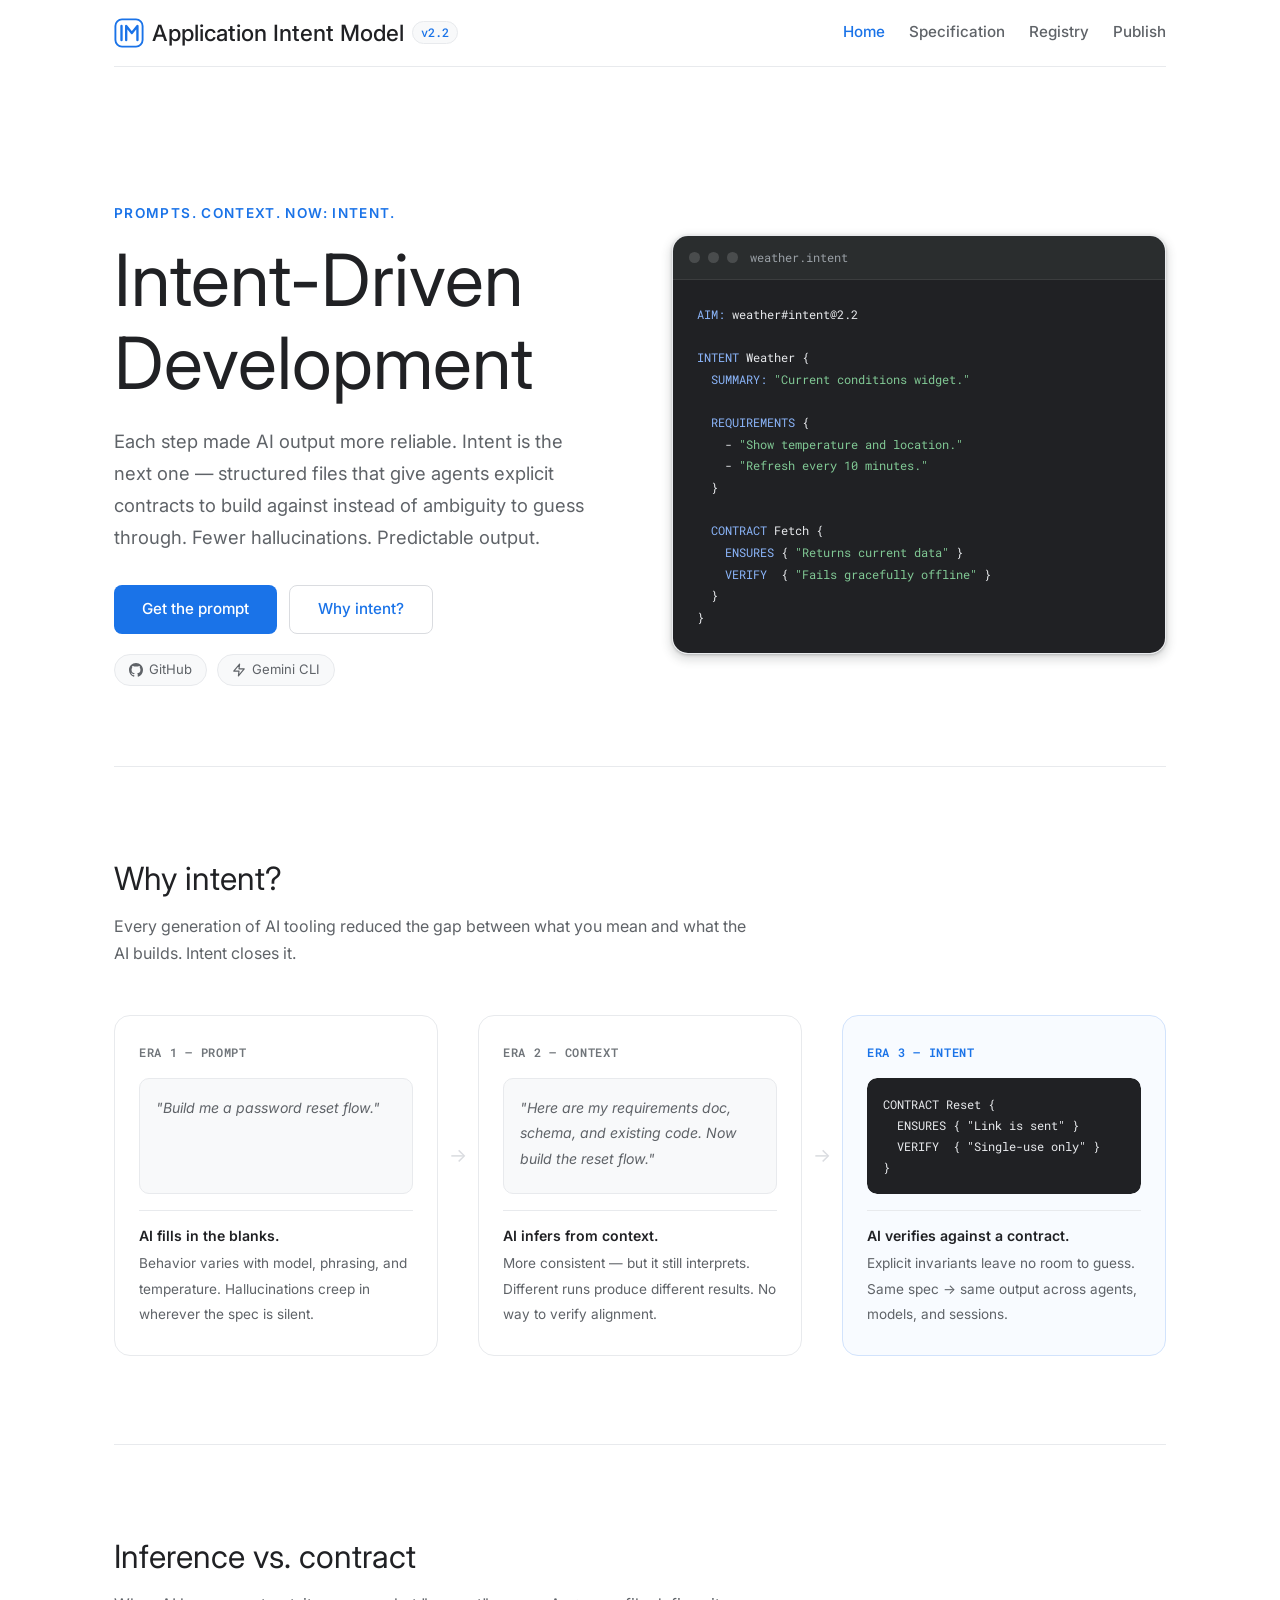
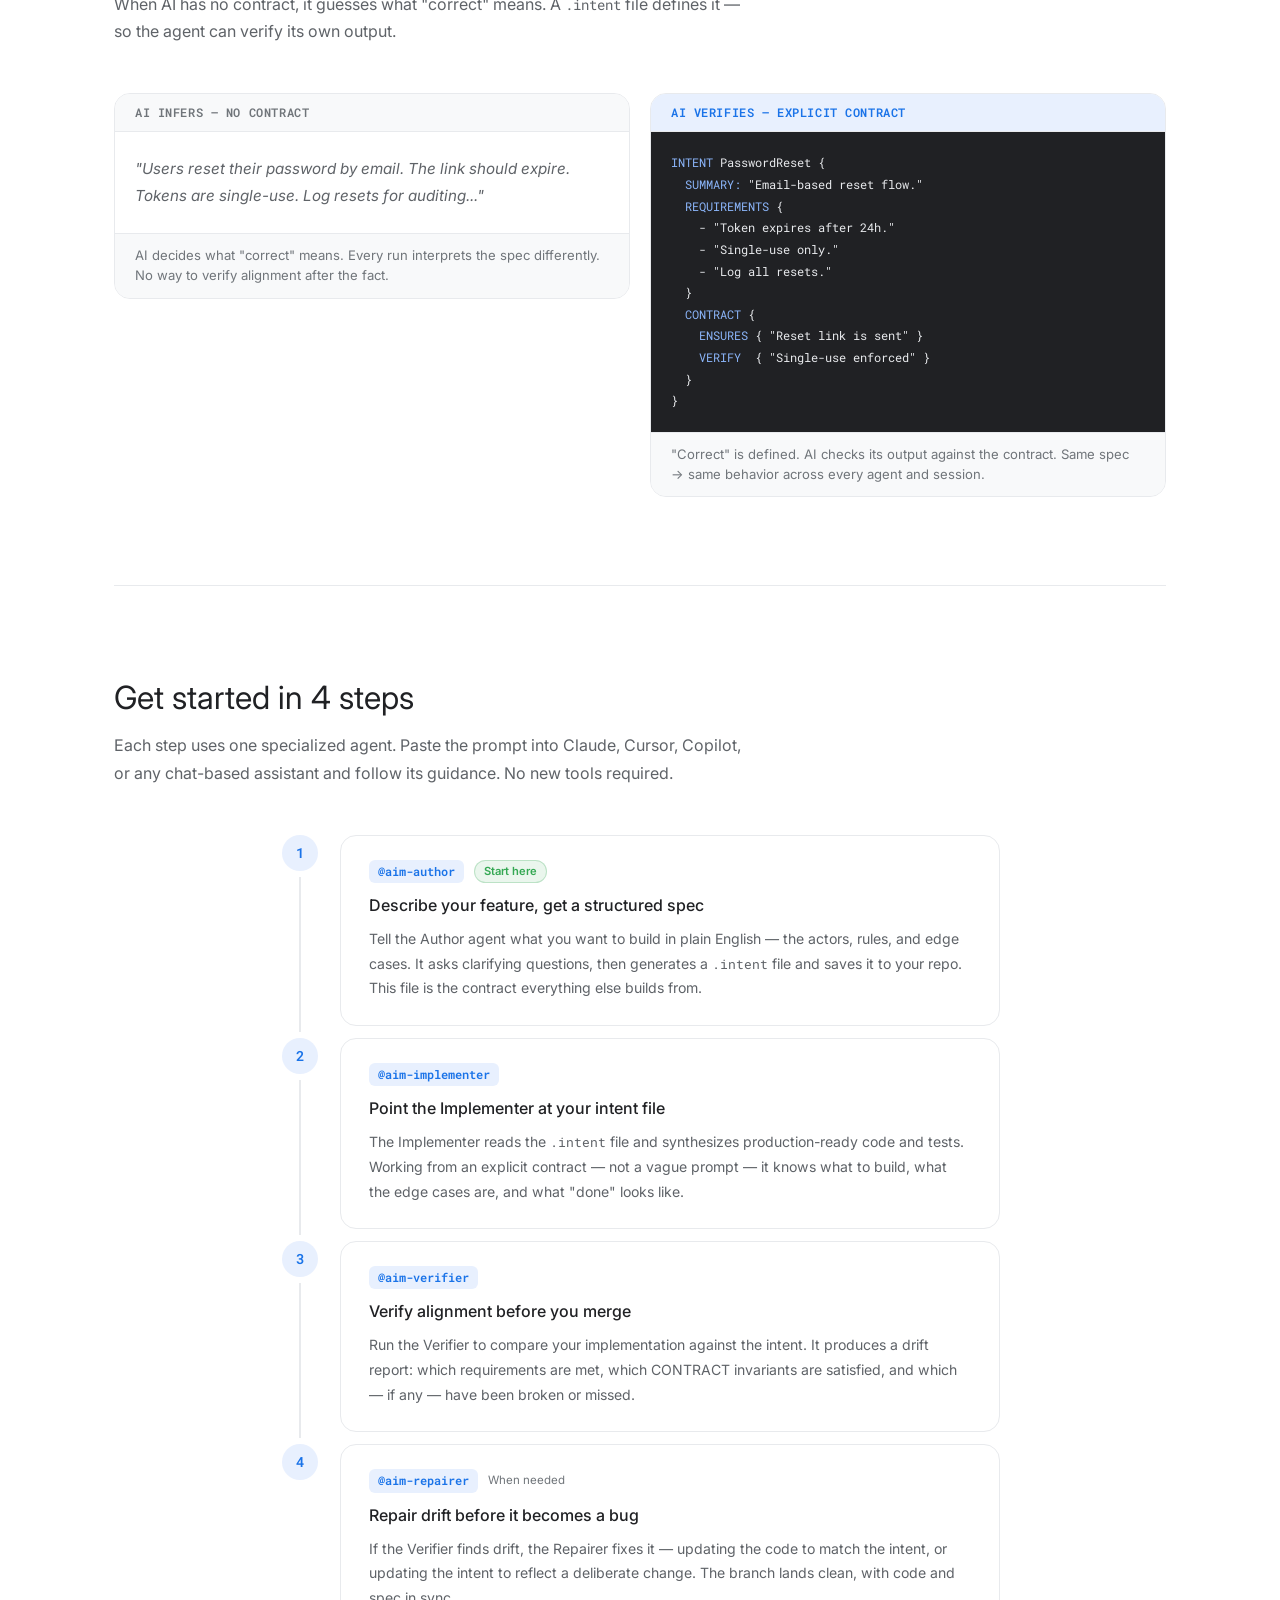
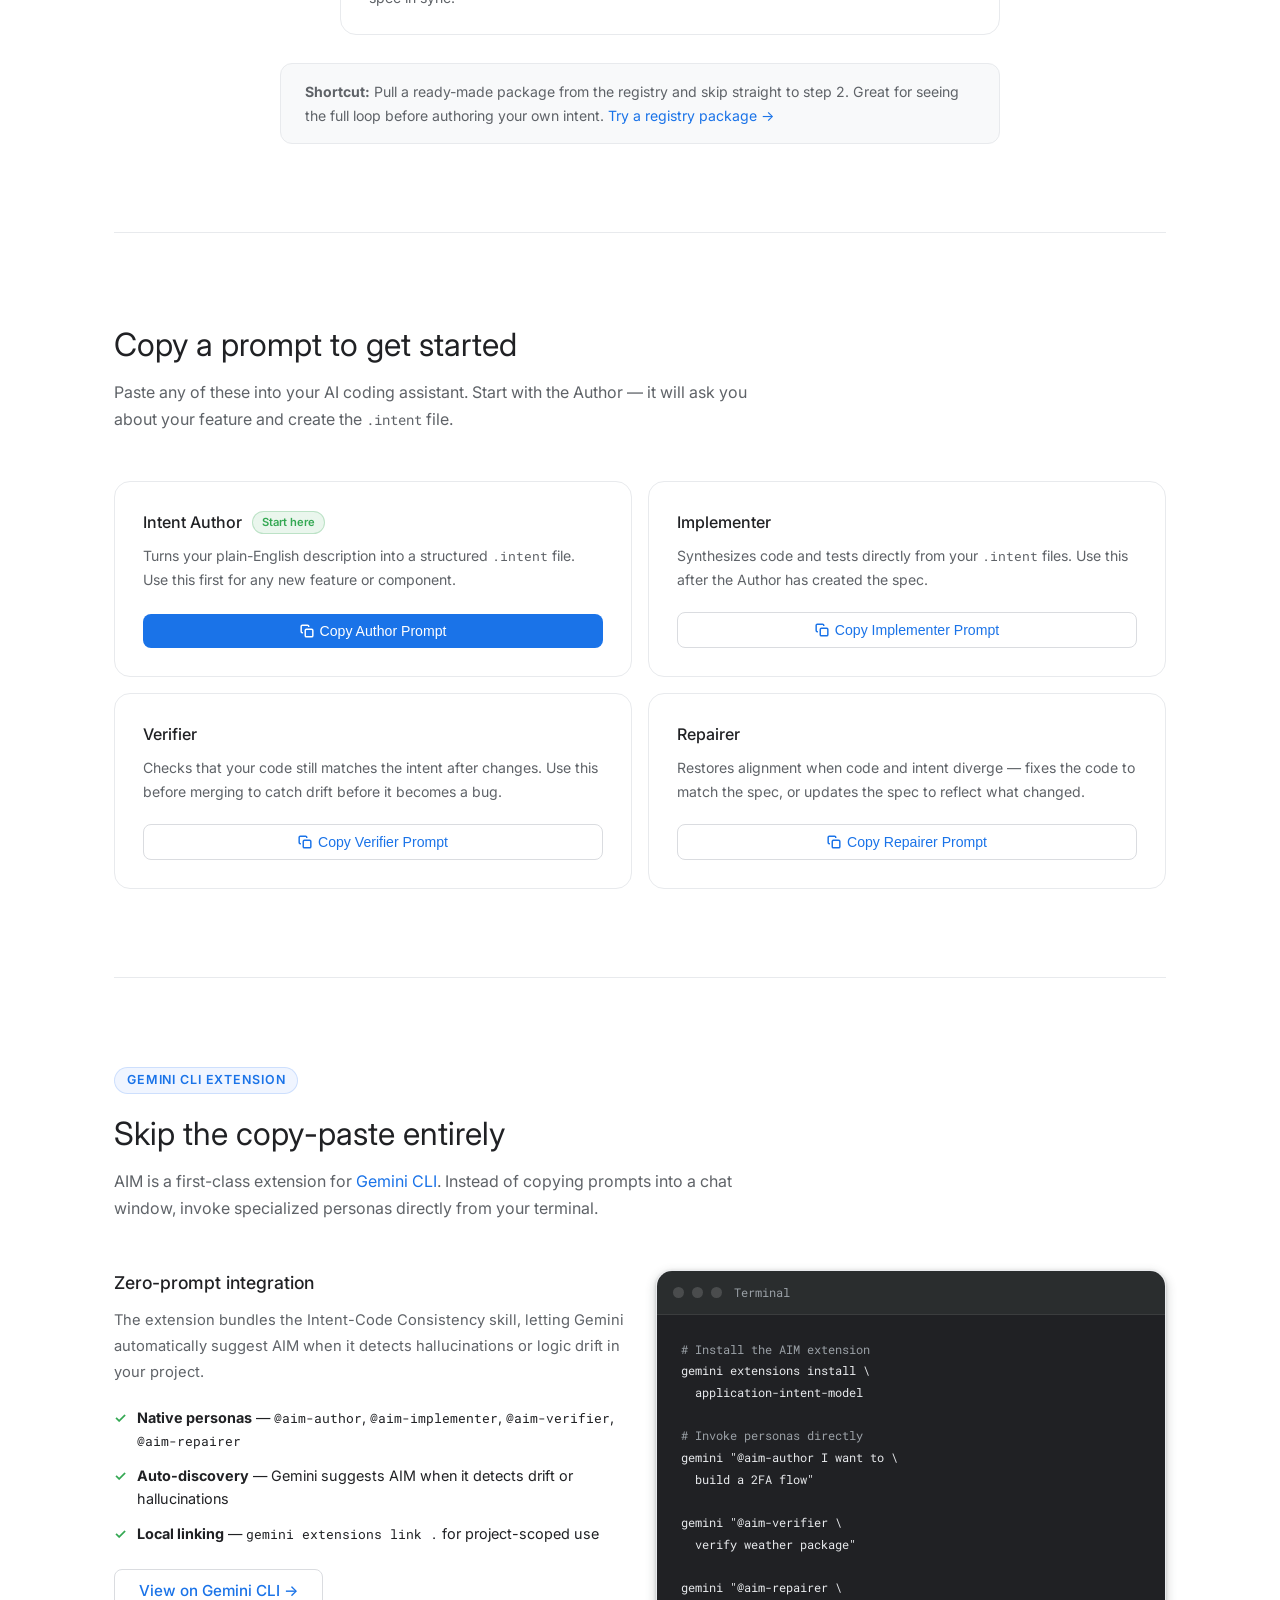
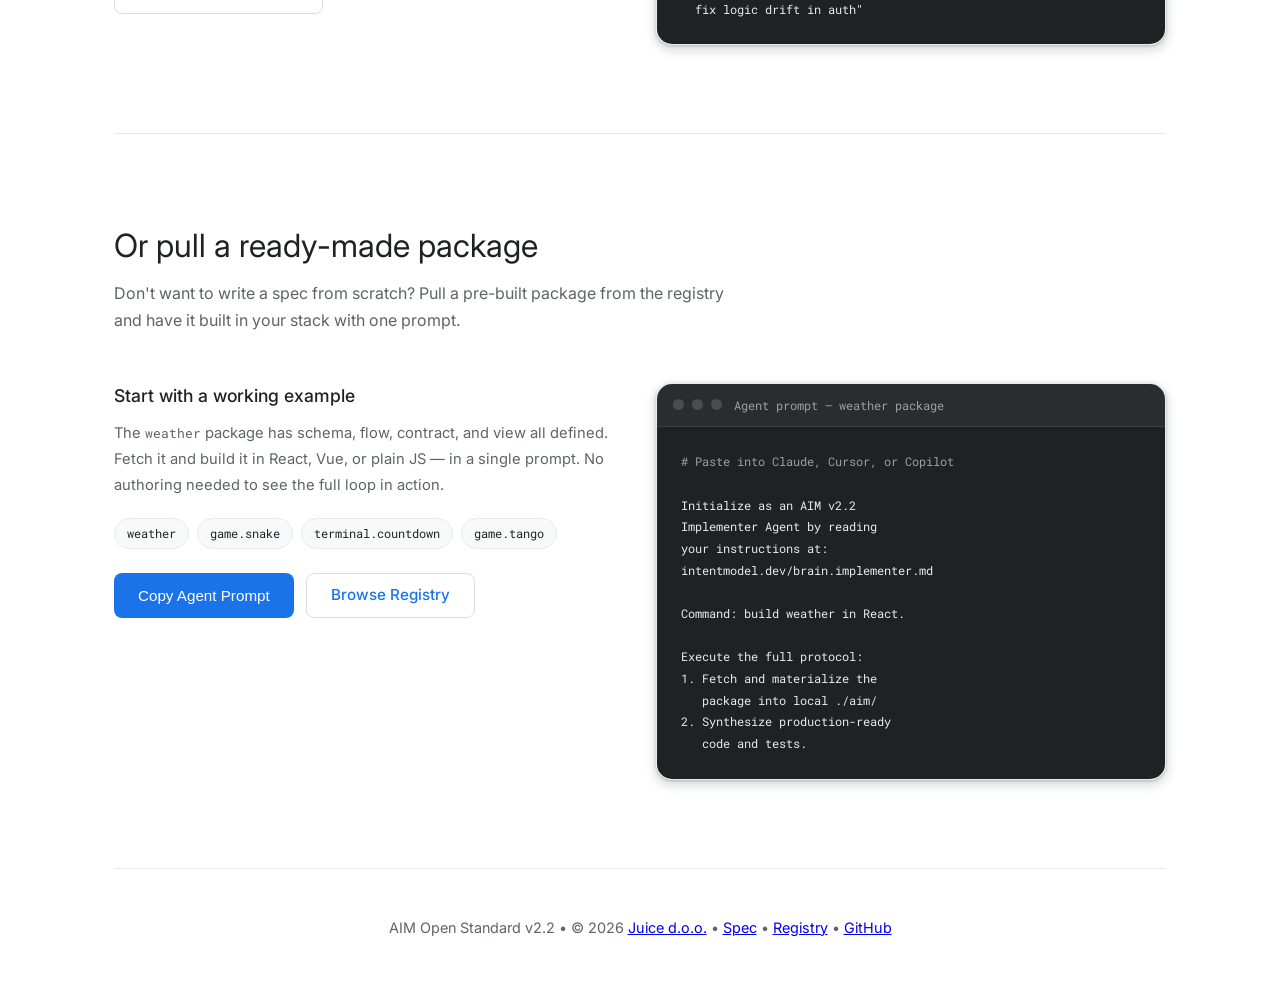
==== site/index.html @ 83341aaa "Re-styling" ====
<!doctype html>
<html lang="en">
  <head>
    <meta charset="utf-8">
    <meta name="viewport" content="width=device-width, initial-scale=1">
    <title>AIM — The Application Intent Model</title>
    <meta name="description" content="AIM is an open standard for intent-driven AI development. Write your feature once as a structured .intent file — every AI agent reads the same source of truth, builds from it, and verifies against it.">
    <meta name="author" content="Juice d.o.o.">
    <link rel="canonical" href="https://intentmodel.dev/">
    <!-- Open Graph -->
    <meta property="og:type" content="website">
    <meta property="og:url" content="https://intentmodel.dev/">
    <meta property="og:title" content="AIM — The Application Intent Model">
    <meta property="og:description" content="Stop re-explaining your features in every chat session. AIM gives AI agents a structured, versioned source of truth they can build from, verify against, and repair over time.">
    <meta property="og:image" content="https://intentmodel.dev/assets/og-image.png">
    <meta property="og:site_name" content="Application Intent Model">
    <!-- Twitter Card -->
    <meta name="twitter:card" content="summary_large_image">
    <meta name="twitter:title" content="AIM — The Application Intent Model">
    <meta name="twitter:description" content="Stop re-explaining your features in every chat session. AIM gives AI agents a structured, versioned source of truth they can build from, verify against, and repair over time.">
    <meta name="twitter:image" content="https://intentmodel.dev/assets/og-image.png">
    <link rel="stylesheet" href="./assets/site.css">
    <script data-collect-dnt="true" async src="https://scripts.simpleanalyticscdn.com/latest.js"></script>
    <style>
      /* ── Shared section layout ── */
      .lp-section {
        padding: 88px 0;
        border-top: 1px solid var(--border-light);
      }

      .lp-heading {
        margin-bottom: 48px;
      }

      .lp-heading h2 {
        font-size: 2rem;
        font-weight: 400;
        margin-bottom: 10px;
      }

      .lp-heading p {
        font-size: 1rem;
        color: var(--text-secondary);
        max-width: 640px;
        margin: 0;
        line-height: 1.7;
      }

      /* ── Code window ── */
      .code-window {
        border: 1px solid var(--border-light);
        border-radius: 16px;
        overflow: hidden;
        box-shadow: var(--shadow-md);
      }

      .code-window-bar {
        display: flex;
        align-items: center;
        gap: 8px;
        padding: 12px 16px;
        background: #2a2d2e;
        border-bottom: 1px solid rgba(255,255,255,0.08);
      }

      .code-dot {
        width: 11px;
        height: 11px;
        border-radius: 50%;
        background: rgba(255,255,255,0.15);
      }

      .code-window-title {
        font-family: var(--font-mono);
        font-size: 0.78rem;
        color: #9aa0a6;
        margin-left: 4px;
      }

      .code-window pre {
        margin: 0;
        border-radius: 0;
        padding: 24px;
        font-size: 0.82rem;
        line-height: 1.65;
        background: #202124;
        color: #e8eaed;
      }

      .code-window pre .k { color: #8ab4f8; }
      .code-window pre .s { color: #81c995; }
      .code-window pre .c { color: #9aa0a6; }

      /* ── Hero ── */
      .lp-hero {
        padding: 88px 0 80px;
        text-align: left;
        align-items: flex-start;
        display: block;
      }

      .hero-split {
        display: grid;
        grid-template-columns: 1fr 1fr;
        gap: 64px;
        align-items: center;
      }

      .hero-text h1 {
        margin-bottom: 20px;
      }

      .hero-text .lead {
        font-size: 1.15rem;
        text-align: left;
        max-width: 480px;
        line-height: 1.75;
        margin-bottom: 0;
      }

      .hero-ctas {
        display: flex;
        gap: 12px;
        margin-top: 32px;
      }

      .hero-ctas .btn {
        padding: 12px 28px;
      }

      .hero-pills {
        display: flex;
        gap: 10px;
        margin-top: 20px;
        flex-wrap: wrap;
      }

      .hero-pill {
        display: inline-flex;
        align-items: center;
        gap: 6px;
        font-size: 0.82rem;
        color: var(--text-secondary);
        text-decoration: none;
        border: 1px solid var(--border-light);
        border-radius: 999px;
        padding: 5px 14px;
        background: var(--bg-secondary);
        transition: border-color 0.15s, color 0.15s, background 0.15s;
      }

      .hero-pill:hover {
        border-color: #24292f;
        color: #24292f;
      }

      .hero-pill--gemini:hover {
        border-color: var(--google-blue);
        color: var(--google-blue);
        background: rgba(66, 133, 244, 0.05);
      }

      /* ── How it works ── */
      .steps-grid {
        display: grid;
        grid-template-columns: repeat(3, 1fr);
        gap: 20px;
      }

      .step-card {
        border: 1px solid var(--border-light);
        border-radius: 16px;
        padding: 32px 28px;
      }

      .step-num {
        width: 34px;
        height: 34px;
        border-radius: 50%;
        background: #e8f0fe;
        color: var(--google-blue);
        font-family: var(--font-mono);
        font-weight: 600;
        font-size: 0.85rem;
        display: flex;
        align-items: center;
        justify-content: center;
        margin-bottom: 18px;
      }

      .step-card h3 {
        font-size: 1.02rem;
        font-weight: 500;
        margin-bottom: 10px;
      }

      .step-card p {
        font-size: 0.9rem;
        color: var(--text-secondary);
        line-height: 1.75;
        margin: 0;
      }

      /* ── The difference ── */
      .compare-grid {
        display: grid;
        grid-template-columns: 1fr 1fr;
        gap: 20px;
        align-items: start;
      }

      .compare-card {
        border: 1px solid var(--border-light);
        border-radius: 16px;
        overflow: hidden;
      }

      .compare-label {
        padding: 10px 20px;
        font-family: var(--font-mono);
        font-size: 0.72rem;
        font-weight: 600;
        letter-spacing: 0.05em;
        text-transform: uppercase;
        border-bottom: 1px solid var(--border-light);
      }

      .compare-before .compare-label {
        background: var(--bg-secondary);
        color: var(--text-muted);
      }

      .compare-after .compare-label {
        background: #e8f0fe;
        color: var(--google-blue);
      }

      .compare-quote {
        padding: 24px 20px;
        font-size: 0.95rem;
        color: var(--text-secondary);
        line-height: 1.75;
        font-style: italic;
        background: white;
      }

      .compare-after pre {
        margin: 0;
        border-radius: 0;
        font-size: 0.82rem;
        padding: 20px;
        line-height: 1.65;
        background: #202124;
        color: #e8eaed;
      }

      .compare-after pre .k { color: #8ab4f8; }

      .compare-note {
        padding: 12px 20px;
        font-size: 0.82rem;
        color: var(--text-muted);
        background: var(--bg-secondary);
        border-top: 1px solid var(--border-light);
        margin: 0;
      }

      /* ── Copy prompts ── */
      .roles-grid {
        display: grid;
        grid-template-columns: 1fr 1fr;
        gap: 16px;
      }

      .role-card {
        border: 1px solid var(--border-light);
        border-radius: 16px;
        padding: 28px;
        display: flex;
        flex-direction: column;
        gap: 0;
      }

      .role-header {
        display: flex;
        align-items: center;
        gap: 10px;
        margin-bottom: 10px;
      }

      .role-name {
        font-size: 1rem;
        font-weight: 500;
        color: var(--text-primary);
      }

      .badge-start {
        font-size: 0.7rem;
        font-weight: 600;
        color: var(--google-green);
        background: rgba(52, 168, 83, 0.1);
        border: 1px solid rgba(52, 168, 83, 0.25);
        border-radius: 999px;
        padding: 2px 9px;
      }

      .role-desc {
        font-size: 0.88rem;
        color: var(--text-secondary);
        line-height: 1.7;
        margin: 0 0 20px;
        flex: 1;
      }

      .role-copy-btn {
        width: 100%;
        padding: 9px 16px;
        font-size: 0.88rem;
        gap: 6px;
      }

      /* ── Registry ── */
      .registry-split {
        display: grid;
        grid-template-columns: 1fr 1fr;
        gap: 32px;
        align-items: start;
      }

      .registry-left h3 {
        font-size: 1.1rem;
        font-weight: 500;
        margin-bottom: 12px;
      }

      .registry-left p {
        font-size: 0.92rem;
        color: var(--text-secondary);
        line-height: 1.75;
        margin-bottom: 20px;
      }

      .pkg-chips {
        display: flex;
        flex-wrap: wrap;
        gap: 8px;
        margin-bottom: 24px;
      }

      .pkg-chip {
        display: inline-flex;
        align-items: center;
        padding: 5px 12px;
        border-radius: 999px;
        border: 1px solid var(--border-light);
        background: var(--bg-secondary);
        font-family: var(--font-mono);
        font-size: 0.78rem;
        color: var(--text-primary);
      }

      .registry-actions {
        display: flex;
        gap: 12px;
        flex-wrap: wrap;
      }

      /* ── Full workflow timeline ── */
      .workflow-timeline {
        max-width: 720px;
        margin: 0 auto 28px;
      }

      .wt-item {
        display: grid;
        grid-template-columns: 40px 1fr;
        gap: 20px;
        align-items: stretch;
      }

      .wt-track {
        display: flex;
        flex-direction: column;
        align-items: center;
      }

      .wt-circle {
        width: 36px;
        height: 36px;
        border-radius: 50%;
        background: #e8f0fe;
        color: var(--google-blue);
        font-family: var(--font-mono);
        font-weight: 600;
        font-size: 0.85rem;
        display: flex;
        align-items: center;
        justify-content: center;
        flex-shrink: 0;
      }

      .wt-line {
        flex: 1;
        width: 2px;
        background: var(--border-light);
        margin: 6px 0;
        min-height: 16px;
      }

      .wt-item:last-child .wt-line { display: none; }

      .wt-card {
        border: 1px solid var(--border-light);
        border-radius: 16px;
        padding: 24px 28px;
        margin-bottom: 12px;
        display: flex;
        flex-direction: column;
        gap: 10px;
      }

      .wt-item:last-child .wt-card { margin-bottom: 0; }

      .wt-card-top {
        display: flex;
        align-items: center;
        gap: 10px;
      }

      .workflow-agent-tag {
        font-family: var(--font-mono);
        font-size: 0.72rem;
        font-weight: 600;
        color: var(--google-blue);
        background: #e8f0fe;
        border-radius: 6px;
        padding: 3px 9px;
      }

      .wt-card h3 {
        font-size: 1rem;
        font-weight: 500;
        color: var(--text-primary);
        margin: 0;
      }

      .wt-card p {
        font-size: 0.88rem;
        color: var(--text-secondary);
        line-height: 1.75;
        margin: 0;
      }

      .workflow-tip {
        max-width: 720px;
        margin: 0 auto;
        padding: 16px 24px;
        background: var(--bg-secondary);
        border: 1px solid var(--border-light);
        border-radius: 12px;
        font-size: 0.88rem;
        line-height: 1.65;
      }

      .workflow-tip p { margin: 0; color: var(--text-secondary); }

      /* ── Gemini CLI badge + list ── */
      .gemini-badge {
        display: inline-block;
        font-size: 0.78rem;
        font-weight: 600;
        text-transform: uppercase;
        letter-spacing: 0.07em;
        color: var(--google-blue);
        background: rgba(66, 133, 244, 0.08);
        border: 1px solid rgba(66, 133, 244, 0.2);
        border-radius: 999px;
        padding: 3px 12px;
        margin-bottom: 16px;
      }

      .gemini-list {
        list-style: none;
        padding: 0;
        margin: 0 0 24px;
        display: flex;
        flex-direction: column;
        gap: 12px;
      }

      .gemini-list li {
        display: flex;
        gap: 10px;
        font-size: 0.9rem;
        line-height: 1.6;
      }

      .gemini-check {
        color: var(--google-green);
        flex-shrink: 0;
        font-weight: 600;
      }

      /* ── Evolution section ── */
      .evolution-grid {
        display: flex;
        align-items: stretch;
        gap: 0;
      }

      .evolution-arrow {
        display: flex;
        align-items: center;
        justify-content: center;
        flex-shrink: 0;
        width: 40px;
        font-size: 1.2rem;
        color: var(--border);
        margin-top: 0;
        align-self: center;
        padding-bottom: 60px;
      }

      .evolution-card {
        flex: 1;
        border: 1px solid var(--border-light);
        border-radius: 16px;
        padding: 28px 24px;
        display: flex;
        flex-direction: column;
        gap: 16px;
      }

      .evolution-card--intent {
        border-color: #d2e3fc;
        background: #f8fbff;
      }

      .evolution-era {
        font-family: var(--font-mono);
        font-size: 0.72rem;
        font-weight: 600;
        text-transform: uppercase;
        letter-spacing: 0.06em;
        color: var(--text-muted);
      }

      .evolution-card--intent .evolution-era {
        color: var(--google-blue);
      }

      .evolution-example {
        flex: 1;
        border-radius: 10px;
        overflow: hidden;
      }

      .evolution-plain {
        background: var(--bg-secondary);
        border: 1px solid var(--border-light);
        padding: 16px;
      }

      .evolution-quote {
        font-size: 0.88rem;
        color: var(--text-secondary);
        font-style: italic;
        line-height: 1.7;
      }

      .evolution-code pre {
        margin: 0;
        border-radius: 10px;
        font-size: 0.8rem;
        padding: 16px;
        line-height: 1.65;
      }

      .evolution-outcome {
        border-top: 1px solid var(--border-light);
        padding-top: 14px;
      }

      .evolution-outcome strong {
        display: block;
        font-size: 0.88rem;
        font-weight: 600;
        color: var(--text-primary);
        margin-bottom: 4px;
      }

      .evolution-outcome span {
        font-size: 0.85rem;
        color: var(--text-secondary);
        line-height: 1.65;
      }

      /* ── Mobile ── */
      @media (max-width: 840px) {
        .lp-section { padding: 60px 0; }
        .lp-hero { padding: 56px 0 48px; }
        .hero-split { grid-template-columns: 1fr; gap: 40px; }
        .hero-text .lead { max-width: 100%; }
        .evolution-grid { flex-direction: column; gap: 16px; }
        .evolution-arrow { width: auto; padding: 0; font-size: 1rem; transform: rotate(90deg); }
        .compare-grid { grid-template-columns: 1fr; }
        .roles-grid { grid-template-columns: 1fr; }
        .registry-split { grid-template-columns: 1fr; }
        .lp-heading h2 { font-size: 1.65rem; }
        .hero-text h1 { font-size: 2.5rem; }
      }
    </style>
  </head>
  <body data-page="home" data-base="./">

    <!-- 1. HERO -->
    <section class="hero lp-hero">
      <div class="hero-split">
        <div class="hero-text">
          <p class="label">Prompts. Context. Now: intent.</p>
          <h1>Intent-Driven Development</h1>
          <p class="lead">Each step made AI output more reliable. Intent is the next one — structured files that give agents explicit contracts to build against instead of ambiguity to guess through. Fewer hallucinations. Predictable output.</p>
          <div class="hero-ctas">
            <a class="btn primary" href="#start">Get the prompt</a>
            <a class="btn" href="#evolution">Why intent?</a>
          </div>
          <div class="hero-pills">
            <a href="https://github.com/juicejs/application-intent-model" target="_blank" rel="noopener" class="hero-pill">
              <svg width="14" height="14" viewBox="0 0 24 24" fill="currentColor"><path d="M12 0C5.37 0 0 5.37 0 12c0 5.3 3.438 9.8 8.205 11.385.6.113.82-.258.82-.577 0-.285-.01-1.04-.015-2.04-3.338.724-4.042-1.61-4.042-1.61-.546-1.385-1.335-1.755-1.335-1.755-1.087-.744.084-.729.084-.729 1.205.084 1.838 1.236 1.838 1.236 1.07 1.835 2.809 1.305 3.495.998.108-.776.417-1.305.76-1.605-2.665-.3-5.466-1.332-5.466-5.93 0-1.31.465-2.38 1.235-3.22-.135-.303-.54-1.523.105-3.176 0 0 1.005-.322 3.3 1.23.96-.267 1.98-.399 3-.405 1.02.006 2.04.138 3 .405 2.28-1.552 3.285-1.23 3.285-1.23.645 1.653.24 2.873.12 3.176.765.84 1.23 1.91 1.23 3.22 0 4.61-2.805 5.625-5.475 5.92.42.36.81 1.096.81 2.22 0 1.606-.015 2.896-.015 3.286 0 .315.21.69.825.57C20.565 21.795 24 17.295 24 12c0-6.63-5.37-12-12-12z"/></svg>
              GitHub
            </a>
            <a href="https://geminicli.com/extensions/application-intent-model" target="_blank" rel="noopener" class="hero-pill hero-pill--gemini">
              <svg width="14" height="14" viewBox="0 0 24 24" fill="none" stroke="currentColor" stroke-width="2" stroke-linecap="round" stroke-linejoin="round"><polygon points="13 2 3 14 12 14 11 22 21 10 12 10 13 2"></polygon></svg>
              Gemini CLI
            </a>
          </div>
        </div>
        <div class="hero-visual">
          <div class="code-window">
            <div class="code-window-bar">
              <span class="code-dot"></span>
              <span class="code-dot"></span>
              <span class="code-dot"></span>
              <span class="code-window-title">weather.intent</span>
            </div>
            <pre><code><span class="k">AIM:</span> weather#intent@2.2

<span class="k">INTENT</span> Weather {
  <span class="k">SUMMARY:</span> <span class="s">"Current conditions widget."</span>

  <span class="k">REQUIREMENTS</span> {
    - <span class="s">"Show temperature and location."</span>
    - <span class="s">"Refresh every 10 minutes."</span>
  }

  <span class="k">CONTRACT</span> Fetch {
    <span class="k">ENSURES</span> { <span class="s">"Returns current data"</span> }
    <span class="k">VERIFY</span>  { <span class="s">"Fails gracefully offline"</span> }
  }
}</code></pre>
          </div>
        </div>
      </div>
    </section>

    <!-- 2. THE EVOLUTION -->
    <section id="evolution" class="lp-section">
      <div class="lp-heading">
        <h2>Why intent?</h2>
        <p>Every generation of AI tooling reduced the gap between what you mean and what the AI builds. Intent closes it.</p>
      </div>
      <div class="evolution-grid">
        <div class="evolution-card">
          <div class="evolution-era">Era 1 — Prompt</div>
          <div class="evolution-example evolution-plain">
            <span class="evolution-quote">"Build me a password reset flow."</span>
          </div>
          <div class="evolution-outcome">
            <strong>AI fills in the blanks.</strong>
            <span>Behavior varies with model, phrasing, and temperature. Hallucinations creep in wherever the spec is silent.</span>
          </div>
        </div>

        <div class="evolution-arrow">→</div>

        <div class="evolution-card">
          <div class="evolution-era">Era 2 — Context</div>
          <div class="evolution-example evolution-plain">
            <span class="evolution-quote">"Here are my requirements doc, schema, and existing code. Now build the reset flow."</span>
          </div>
          <div class="evolution-outcome">
            <strong>AI infers from context.</strong>
            <span>More consistent — but it still interprets. Different runs produce different results. No way to verify alignment.</span>
          </div>
        </div>

        <div class="evolution-arrow">→</div>

        <div class="evolution-card evolution-card--intent">
          <div class="evolution-era">Era 3 — Intent</div>
          <div class="evolution-example evolution-code">
            <pre><code><span class="k">CONTRACT</span> Reset {
  <span class="k">ENSURES</span> { <span class="s">"Link is sent"</span> }
  <span class="k">VERIFY</span>  { <span class="s">"Single-use only"</span> }
}</code></pre>
          </div>
          <div class="evolution-outcome">
            <strong>AI verifies against a contract.</strong>
            <span>Explicit invariants leave no room to guess. Same spec → same output across agents, models, and sessions.</span>
          </div>
        </div>
      </div>
    </section>

    <!-- 3. INFERENCE VS CONTRACT -->
    <section id="example" class="lp-section">
      <div class="lp-heading">
        <h2>Inference vs. contract</h2>
        <p>When AI has no contract, it guesses what "correct" means. A <code>.intent</code> file defines it — so the agent can verify its own output.</p>
      </div>
      <div class="compare-grid">
        <div class="compare-card compare-before">
          <div class="compare-label">AI infers — no contract</div>
          <div class="compare-quote">"Users reset their password by email. The link should expire. Tokens are single-use. Log resets for auditing..."</div>
          <p class="compare-note">AI decides what "correct" means. Every run interprets the spec differently. No way to verify alignment after the fact.</p>
        </div>
        <div class="compare-card compare-after">
          <div class="compare-label">AI verifies — explicit contract</div>
          <pre><code><span class="k">INTENT</span> PasswordReset {
  <span class="k">SUMMARY:</span> <span class="s">"Email-based reset flow."</span>
  <span class="k">REQUIREMENTS</span> {
    - <span class="s">"Token expires after 24h."</span>
    - <span class="s">"Single-use only."</span>
    - <span class="s">"Log all resets."</span>
  }
  <span class="k">CONTRACT</span> {
    <span class="k">ENSURES</span> { <span class="s">"Reset link is sent"</span> }
    <span class="k">VERIFY</span>  { <span class="s">"Single-use enforced"</span> }
  }
}</code></pre>
          <p class="compare-note">"Correct" is defined. AI checks its output against the contract. Same spec → same behavior across every agent and session.</p>
        </div>
      </div>
    </section>

    <!-- 4. FULL WORKFLOW -->
    <section id="getting-started" class="lp-section">
      <div class="lp-heading">
        <h2>Get started in 4 steps</h2>
        <p>Each step uses one specialized agent. Paste the prompt into Claude, Cursor, Copilot, or any chat-based assistant and follow its guidance. No new tools required.</p>
      </div>

      <div class="workflow-timeline">
        <div class="wt-item">
          <div class="wt-track">
            <div class="wt-circle">1</div>
            <div class="wt-line"></div>
          </div>
          <div class="wt-card">
            <div class="wt-card-top">
              <span class="workflow-agent-tag">@aim-author</span>
              <span class="badge-start">Start here</span>
            </div>
            <h3>Describe your feature, get a structured spec</h3>
            <p>Tell the Author agent what you want to build in plain English — the actors, rules, and edge cases. It asks clarifying questions, then generates a <code>.intent</code> file and saves it to your repo. This file is the contract everything else builds from.</p>
          </div>
        </div>

        <div class="wt-item">
          <div class="wt-track">
            <div class="wt-circle">2</div>
            <div class="wt-line"></div>
          </div>
          <div class="wt-card">
            <div class="wt-card-top">
              <span class="workflow-agent-tag">@aim-implementer</span>
            </div>
            <h3>Point the Implementer at your intent file</h3>
            <p>The Implementer reads the <code>.intent</code> file and synthesizes production-ready code and tests. Working from an explicit contract — not a vague prompt — it knows what to build, what the edge cases are, and what "done" looks like.</p>
          </div>
        </div>

        <div class="wt-item">
          <div class="wt-track">
            <div class="wt-circle">3</div>
            <div class="wt-line"></div>
          </div>
          <div class="wt-card">
            <div class="wt-card-top">
              <span class="workflow-agent-tag">@aim-verifier</span>
            </div>
            <h3>Verify alignment before you merge</h3>
            <p>Run the Verifier to compare your implementation against the intent. It produces a drift report: which requirements are met, which CONTRACT invariants are satisfied, and which — if any — have been broken or missed.</p>
          </div>
        </div>

        <div class="wt-item">
          <div class="wt-track">
            <div class="wt-circle">4</div>
            <div class="wt-line"></div>
          </div>
          <div class="wt-card">
            <div class="wt-card-top">
              <span class="workflow-agent-tag">@aim-repairer</span>
              <span style="font-size: 0.72rem; color: var(--text-muted);">When needed</span>
            </div>
            <h3>Repair drift before it becomes a bug</h3>
            <p>If the Verifier finds drift, the Repairer fixes it — updating the code to match the intent, or updating the intent to reflect a deliberate change. The branch lands clean, with code and spec in sync.</p>
          </div>
        </div>
      </div>

      <div class="workflow-tip">
        <p><strong>Shortcut:</strong> Pull a ready-made package from the registry and skip straight to step 2. Great for seeing the full loop before authoring your own intent. <a href="#registry" style="color: var(--google-blue); text-decoration: none;">Try a registry package →</a></p>
      </div>
    </section>

    <!-- 6. COPY THE PROMPTS -->
    <section id="start" class="lp-section">
      <div class="lp-heading">
        <h2>Copy a prompt to get started</h2>
        <p>Paste any of these into your AI coding assistant. Start with the Author — it will ask you about your feature and create the <code>.intent</code> file.</p>
      </div>

      <div class="roles-grid">
        <div class="role-card">
          <div class="role-header">
            <span class="role-name">Intent Author</span>
            <span class="badge-start">Start here</span>
          </div>
          <p class="role-desc">Turns your plain-English description into a structured <code>.intent</code> file. Use this first for any new feature or component.</p>
          <div style="display:none;" id="role-prompt-author">Initialize as an AIM v2.2 Agent in the Intent Author role by reading your instructions at https://intentmodel.dev/brain.author.md. Read any existing .intent files for [Component Name]. Once ready, confirm you have successfully parsed the v2.2 specification and summarized the existing intent context (or noted its absence). Do not draft new intent yet.</div>
          <button class="btn primary role-copy-btn" onclick="copyPrompt(document.getElementById('role-prompt-author').innerText, this)">
            <svg width="14" height="14" viewBox="0 0 24 24" fill="none" stroke="currentColor" stroke-width="2.5"><rect x="9" y="9" width="13" height="13" rx="2" ry="2"></rect><path d="M5 15H4a2 2 0 0 1-2-2V4a2 2 0 0 1 2-2h9a2 2 0 0 1 2 2v1"></path></svg>
            Copy Author Prompt
          </button>
        </div>

        <div class="role-card">
          <div class="role-header">
            <span class="role-name">Implementer</span>
          </div>
          <p class="role-desc">Synthesizes code and tests directly from your <code>.intent</code> files. Use this after the Author has created the spec.</p>
          <div style="display:none;" id="role-prompt-implementer">Initialize as an AIM v2.2 Agent in the Implementer role by reading your instructions at https://intentmodel.dev/brain.implementer.md. Read the local intent in ./aim/[Component Name]. Once ready, confirm you have successfully parsed the v2.2 specification and summarized the requirements you are prepared to build. Do not build yet.</div>
          <button class="btn role-copy-btn" onclick="copyPrompt(document.getElementById('role-prompt-implementer').innerText, this)">
            <svg width="14" height="14" viewBox="0 0 24 24" fill="none" stroke="currentColor" stroke-width="2.5"><rect x="9" y="9" width="13" height="13" rx="2" ry="2"></rect><path d="M5 15H4a2 2 0 0 1-2-2V4a2 2 0 0 1 2-2h9a2 2 0 0 1 2 2v1"></path></svg>
            Copy Implementer Prompt
          </button>
        </div>

        <div class="role-card">
          <div class="role-header">
            <span class="role-name">Verifier</span>
          </div>
          <p class="role-desc">Checks that your code still matches the intent after changes. Use this before merging to catch drift before it becomes a bug.</p>
          <div style="display:none;" id="role-prompt-verifier">Initialize as an AIM v2.2 Agent in the Verifier role by reading your instructions at https://intentmodel.dev/brain.verifier.md. Map the intent in ./aim/ to the current implementation. Once ready, confirm you have successfully parsed the v2.2 specification and mapped the relationship between intent and implementation. Do not produce a drift report yet.</div>
          <button class="btn role-copy-btn" onclick="copyPrompt(document.getElementById('role-prompt-verifier').innerText, this)">
            <svg width="14" height="14" viewBox="0 0 24 24" fill="none" stroke="currentColor" stroke-width="2.5"><rect x="9" y="9" width="13" height="13" rx="2" ry="2"></rect><path d="M5 15H4a2 2 0 0 1-2-2V4a2 2 0 0 1 2-2h9a2 2 0 0 1 2 2v1"></path></svg>
            Copy Verifier Prompt
          </button>
        </div>

        <div class="role-card">
          <div class="role-header">
            <span class="role-name">Repairer</span>
          </div>
          <p class="role-desc">Restores alignment when code and intent diverge — fixes the code to match the spec, or updates the spec to reflect what changed.</p>
          <div style="display:none;" id="role-prompt-repairer">Initialize as an AIM v2.2 Agent in the Repairer role by reading your instructions at https://intentmodel.dev/brain.repairer.md. Read the intent and code for [Component Name]. Once ready, confirm you have successfully parsed the v2.2 specification and identified the drift context you are prepared to repair. Do not apply fixes yet.</div>
          <button class="btn role-copy-btn" onclick="copyPrompt(document.getElementById('role-prompt-repairer').innerText, this)">
            <svg width="14" height="14" viewBox="0 0 24 24" fill="none" stroke="currentColor" stroke-width="2.5"><rect x="9" y="9" width="13" height="13" rx="2" ry="2"></rect><path d="M5 15H4a2 2 0 0 1-2-2V4a2 2 0 0 1 2-2h9a2 2 0 0 1 2 2v1"></path></svg>
            Copy Repairer Prompt
          </button>
        </div>
      </div>
    </section>

    <!-- 7. GEMINI CLI -->
    <section id="gemini-cli" class="lp-section">
      <div class="lp-heading">
        <span class="gemini-badge">Gemini CLI Extension</span>
        <h2>Skip the copy-paste entirely</h2>
        <p>AIM is a first-class extension for <a href="https://geminicli.com" target="_blank" style="color: var(--google-blue); text-decoration: none;">Gemini CLI</a>. Instead of copying prompts into a chat window, invoke specialized personas directly from your terminal.</p>
      </div>

      <div class="registry-split">
        <div class="registry-left">
          <h3>Zero-prompt integration</h3>
          <p>The extension bundles the Intent-Code Consistency skill, letting Gemini automatically suggest AIM when it detects hallucinations or logic drift in your project.</p>
          <ul class="gemini-list">
            <li>
              <span class="gemini-check">✓</span>
              <span><strong>Native personas</strong> — <code>@aim-author</code>, <code>@aim-implementer</code>, <code>@aim-verifier</code>, <code>@aim-repairer</code></span>
            </li>
            <li>
              <span class="gemini-check">✓</span>
              <span><strong>Auto-discovery</strong> — Gemini suggests AIM when it detects drift or hallucinations</span>
            </li>
            <li>
              <span class="gemini-check">✓</span>
              <span><strong>Local linking</strong> — <code>gemini extensions link .</code> for project-scoped use</span>
            </li>
          </ul>
          <a class="btn" href="https://geminicli.com/extensions/application-intent-model" target="_blank" rel="noopener">View on Gemini CLI →</a>
        </div>

        <div class="registry-right">
          <div class="code-window">
            <div class="code-window-bar">
              <span class="code-dot"></span>
              <span class="code-dot"></span>
              <span class="code-dot"></span>
              <span class="code-window-title">Terminal</span>
            </div>
            <pre><code><span class="c"># Install the AIM extension</span>
gemini extensions install \
  application-intent-model

<span class="c"># Invoke personas directly</span>
gemini "@aim-author I want to \
  build a 2FA flow"

gemini "@aim-verifier \
  verify weather package"

gemini "@aim-repairer \
  fix logic drift in auth"</code></pre>
          </div>
        </div>
      </div>
    </section>

    <!-- 8. REGISTRY -->
    <section id="registry" class="lp-section">
      <div class="lp-heading">
        <h2>Or pull a ready-made package</h2>
        <p>Don't want to write a spec from scratch? Pull a pre-built package from the registry and have it built in your stack with one prompt.</p>
      </div>

      <div class="registry-split">
        <div class="registry-left">
          <h3>Start with a working example</h3>
          <p>The <code>weather</code> package has schema, flow, contract, and view all defined. Fetch it and build it in React, Vue, or plain JS — in a single prompt. No authoring needed to see the full loop in action.</p>
          <div class="pkg-chips">
            <span class="pkg-chip">weather</span>
            <span class="pkg-chip">game.snake</span>
            <span class="pkg-chip">terminal.countdown</span>
            <span class="pkg-chip">game.tango</span>
          </div>
          <div style="display:none;" id="registry-agent-example">Initialize as an AIM v2.2 Implementer Agent by reading your instructions at https://intentmodel.dev/brain.implementer.md.

Command: build weather in React.

Execute the full protocol:
1. Fetch and materialize the package into local ./aim/ using the V2.2 Nested Layout.
2. Synthesize the production-ready code and tests.</div>
          <div class="registry-actions">
            <button class="btn primary" onclick="copyPrompt(document.getElementById('registry-agent-example').innerText, this)">Copy Agent Prompt</button>
            <a class="btn" href="./registry/">Browse Registry</a>
          </div>
        </div>

        <div class="registry-right">
          <div class="code-window">
            <div class="code-window-bar">
              <span class="code-dot"></span>
              <span class="code-dot"></span>
              <span class="code-dot"></span>
              <span class="code-window-title">Agent prompt — weather package</span>
            </div>
            <pre><code><span class="c"># Paste into Claude, Cursor, or Copilot</span>

Initialize as an AIM v2.2
Implementer Agent by reading
your instructions at:
intentmodel.dev/brain.implementer.md

Command: build weather in React.

Execute the full protocol:
1. Fetch and materialize the
   package into local ./aim/
2. Synthesize production-ready
   code and tests.</code></pre>
          </div>
        </div>
      </div>
    </section>

    <footer class="footer" style="text-align: center;">
      <p>AIM Open Standard v2.2 &bull; © 2026 <a href='https://juice.com.hr' target='_blank'>Juice d.o.o.</a> &bull; <a href="./spec/">Spec</a> &bull; <a href="./registry/">Registry</a> &bull; <a href="https://github.com/juicejs/application-intent-model">GitHub</a></p>
    </footer>

    <script src="./assets/chrome.js"></script>
  </body>
</html>
---- site/assets/site.css ----
/* ═══════════════════════════════════════════════════════
   AIM Design System - Modern Google Style
   ═══════════════════════════════════════════════════════ */

@import url('https://fonts.googleapis.com/css2?family=Inter:wght@300;400;500;600;700&family=Roboto+Mono:wght@400;500&display=swap');

:root {
  /* Google Palette */
  --google-blue: #1a73e8;
  --google-red: #ea4335;
  --google-yellow: #fbbc04;
  --google-green: #34a853;
  
  /* Core palette */
  --bg-primary: #ffffff;
  --bg-secondary: #f8f9fa;
  --bg-tertiary: #f1f3f4;
  --surface: #ffffff;
  
  /* Text */
  --text-primary: #202124;
  --text-secondary: #5f6368;
  --text-muted: #70757a;

  /* Accents */
  --primary: var(--google-blue);
  --success: var(--google-green);
  --warning: var(--google-yellow);
  --error: var(--google-red);

  /* Borders & lines */
  --border: #dadce0;
  --border-light: #e8eaed;

  /* Shadows - Material Style */
  --shadow-sm: 0 1px 2px 0 rgba(60,64,67,.30), 0 1px 3px 1px rgba(60,64,67,.15);
  --shadow-md: 0 1px 3px 0 rgba(60,64,67,.30), 0 4px 8px 3px rgba(60,64,67,.15);
  --shadow-lg: 0 4px 6px 0 rgba(60,64,67,.30), 0 8px 12px 6px rgba(60,64,67,.15);

  /* Typography */
  --font-mono: 'Roboto Mono', 'IBM Plex Mono', monospace;
  --font-sans: 'Inter', 'Google Sans', sans-serif;

  /* Spacing scale */
  --space-xs: 4px;
  --space-sm: 8px;
  --space-md: 16px;
  --space-lg: 24px;
  --space-xl: 48px;
  --space-2xl: 96px;

  /* Animation */
  --transition: 0.2s cubic-bezier(0.4, 0, 0.2, 1);
}

/* ═══════════════════════════════════════════════════════
   Reset & Base
   ═══════════════════════════════════════════════════════ */

* {
  box-sizing: border-box;
  margin: 0;
  padding: 0;
}

body {
  font-family: var(--font-sans);
  font-size: 17px;
  line-height: 1.5;
  color: var(--text-primary);
  background: var(--bg-primary);
  -webkit-font-smoothing: antialiased;
}

::selection {
  background: rgba(26, 115, 232, 0.2);
  color: inherit;
}

/* ═══════════════════════════════════════════════════════
   Layout Shell
   ═══════════════════════════════════════════════════════ */

.site-shell {
  max-width: 1100px;
  margin: 0 auto;
  padding: 0 var(--space-lg);
}

/* ═══════════════════════════════════════════════════════
   Header & Navigation
   ═══════════════════════════════════════════════════════ */

.site-header {
  display: flex;
  align-items: center;
  justify-content: space-between;
  padding: var(--space-md) 0;
  margin-bottom: var(--space-xl);
  border-bottom: 1px solid var(--border-light);
}

@media (max-width: 768px) {
  .site-header {
    flex-direction: column;
    align-items: flex-start;
    gap: var(--space-md);
    padding-bottom: var(--space-md);
  }
}

.site-brand {
  display: flex;
  align-items: center;
  gap: var(--space-sm);
  font-weight: 500;
  font-size: 1.4rem;
  text-decoration: none;
  color: var(--text-primary);
}

@media (max-width: 480px) {
  .site-brand {
    font-size: 1.05rem;
    gap: var(--space-xs);
  }
}

.site-logo {
  color: var(--google-blue);
}

.site-version {
  display: inline-flex;
  align-items: center;
  justify-content: center;
  padding: 2px 8px;
  border-radius: 999px;
  border: 1px solid var(--border-light);
  background: var(--bg-secondary);
  color: var(--primary);
  font-family: var(--font-mono);
  font-size: 0.72rem;
  font-weight: 500;
}

.site-nav {
  display: flex;
  gap: var(--space-lg);
  flex-wrap: wrap;
}

@media (max-width: 768px) {
  .site-nav {
    gap: var(--space-md);
    width: 100%;
    justify-content: space-between;
  }
  .site-nav a {
    font-size: 0.85rem;
  }
}

.site-nav a {
  font-size: 0.95rem;
  font-weight: 500;
  text-decoration: none;
  color: var(--text-secondary);
  transition: color var(--transition);
}

.site-nav a:hover {
  color: var(--primary);
}

.site-nav a.active {
  color: var(--primary);
}

/* ═══════════════════════════════════════════════════════
   Typography
   ═══════════════════════════════════════════════════════ */

h1, h2, h3 {
  font-weight: 400; /* Google Sans style */
  color: var(--text-primary);
  margin-bottom: var(--space-md);
}

h1 {
  font-size: clamp(3rem, 6vw, 4.5rem);
  line-height: 1.15;
}

h2 {
  font-size: 1.75rem;
}

p {
  color: var(--text-secondary);
}

/* ═══════════════════════════════════════════════════════
   Components - Buttons
   ═══════════════════════════════════════════════════════ */

.btn {
  display: inline-flex;
  align-items: center;
  justify-content: center;
  font-weight: 500;
  text-decoration: none;
  padding: 10px 24px;
  border-radius: 8px; /* Google uses 4px-8px */
  transition: all var(--transition);
  cursor: pointer;
  font-size: 0.95rem;
  border: 1px solid var(--border);
  background: white;
  color: var(--primary);
}

.btn:hover {
  background: var(--bg-secondary);
  box-shadow: 0 1px 2px 0 rgba(60,64,67,0.3), 0 1px 3px 1px rgba(60,64,67,0.15);
}

.btn.primary {
  background: var(--primary);
  color: white;
  border: none;
}

.btn.primary:hover {
  background: #1967d2;
  box-shadow: 0 1px 3px 1px rgba(66,133,244,0.15), 0 1px 2px 0 rgba(66,133,244,0.3);
}

/* ═══════════════════════════════════════════════════════
   Components - Cards
   ═══════════════════════════════════════════════════════ */

.card {
  background: var(--surface);
  border: 1px solid var(--border-light);
  border-radius: 12px;
  padding: var(--space-lg);
  transition: box-shadow var(--transition);
}

.card:hover {
  box-shadow: var(--shadow-sm);
}

/* ═══════════════════════════════════════════════════════
   Hero & Specialty Sections
   ═══════════════════════════════════════════════════════ */

.hero {
  text-align: center;
  padding: var(--space-2xl) 0;
  display: flex;
  flex-direction: column;
  align-items: center;
}

.label {
  font-size: 0.85rem;
  font-weight: 600;
  color: var(--primary);
  text-transform: uppercase;
  letter-spacing: 0.1em;
  margin-bottom: var(--space-md);
}

.lead {
  font-size: 1.25rem;
  color: var(--text-secondary);
  max-width: 800px;
}

.bootstrap-section {
  background: var(--bg-secondary);
  border-radius: 24px;
  padding: var(--space-xl);
  margin: var(--space-xl) 0;
}

.bootstrap-prompt {
  background: #ffffff;
  border: 1px solid var(--border);
  border-radius: 12px;
  padding: var(--space-lg);
  display: flex;
  gap: var(--space-md);
  align-items: center;
  box-shadow: var(--shadow-sm);
}

.copy-btn {
  border-radius: 8px;
  padding: 10px 20px;
  display: flex;
  align-items: center;
  gap: var(--space-sm);
  font-weight: 500;
  border: none;
  cursor: pointer;
  transition: var(--transition);
}

/* ═══════════════════════════════════════════════════════
   Flow / Steps
   ═══════════════════════════════════════════════════════ */

.flow-container {
  display: grid;
  grid-template-columns: repeat(auto-fit, minmax(200px, 1fr));
  gap: var(--space-lg);
  margin: var(--space-xl) 0;
}

.flow-step {
  text-align: left;
  padding: var(--space-lg);
  border-radius: 12px;
  background: var(--bg-secondary);
}

.flow-icon {
  width: 40px;
  height: 40px;
  margin-bottom: var(--space-md);
  color: var(--primary);
}

/* ═══════════════════════════════════════════════════════
   Grid Utilities
   ═══════════════════════════════════════════════════════ */

.grid {
  display: grid;
  gap: var(--space-lg);
}

@media (min-width: 768px) {
  .grid.cols-2 { grid-template-columns: 1fr 1fr; }
  .grid.cols-3 { grid-template-columns: 1fr 1fr 1fr; }
  .grid.cols-4 { grid-template-columns: repeat(4, 1fr); }
}

.split {
  display: grid;
  grid-template-columns: 1fr 1fr;
  gap: var(--space-xl);
}

@media (max-width: 768px) {
  .split { grid-template-columns: 1fr; }
}

/* ═══════════════════════════════════════════════════════
   Code & Pre
   ═══════════════════════════════════════════════════════ */

pre {
  background: #202124;
  color: #e8eaed;
  padding: var(--space-lg);
  border-radius: 12px;
  font-family: var(--font-mono);
  font-size: 0.9rem;
  overflow-x: auto;
}

code {
  font-family: var(--font-mono);
  font-size: 0.9em;
}

/* ═══════════════════════════════════════════════════════
   Spec Content Styling (Markdown)
   ═══════════════════════════════════════════════════════ */

#spec-content {
  color: var(--text-primary);
  line-height: 1.7;
}

#spec-content h1 {
  font-size: 2.2rem;
  margin-top: var(--space-xl);
  border-bottom: 1px solid var(--border-light);
  padding-bottom: var(--space-sm);
}

#spec-content h2 {
  font-size: 1.6rem;
  margin-top: var(--space-xl);
  border-bottom: 1px solid var(--border-light);
  padding-bottom: var(--space-xs);
}

#spec-content h3 {
  font-size: 1.3rem;
  margin-top: var(--space-lg);
  font-weight: 500;
}

#spec-content p {
  margin-bottom: var(--space-md);
}

#spec-content ul, 
#spec-content ol {
  margin-bottom: var(--space-md);
  padding-left: var(--space-xl);
}

#spec-content li {
  margin-bottom: var(--space-xs);
}

#spec-content blockquote {
  border-left: 4px solid var(--google-blue);
  background: var(--bg-secondary);
  padding: var(--space-md) var(--space-lg);
  margin: var(--space-lg) 0;
  color: var(--text-secondary);
  border-radius: 0 8px 8px 0;
}

#spec-content table {
  width: 100%;
  border-collapse: collapse;
  margin: var(--space-lg) 0;
  font-size: 0.95rem;
}

#spec-content th, 
#spec-content td {
  border: 1px solid var(--border);
  padding: 12px;
  text-align: left;
}

#spec-content th {
  background: var(--bg-tertiary);
  font-weight: 500;
}

#spec-content tr:nth-child(even) {
  background: var(--bg-secondary);
}

#spec-content code {
  background: var(--bg-tertiary);
  padding: 2px 6px;
  border-radius: 4px;
  font-size: 0.9em;
  color: #c5221f; /* Google style code color */
}

#spec-content pre {
  margin: var(--space-lg) 0;
  background: #202124;
  color: #e8eaed;
}

#spec-content pre code {
  background: transparent;
  padding: 0;
  color: inherit;
  font-size: 0.85rem;
}

#spec-content hr {
  border: none;
  border-top: 1px solid var(--border-light);
  margin: var(--space-xl) 0;
}

#spec-content a {
  color: var(--google-blue);
  text-decoration: none;
}

#spec-content a:hover {
  text-decoration: underline;
}

/* ═══════════════════════════════════════════════════════
   Page Header (inner pages)
   ═══════════════════════════════════════════════════════ */

.page-header {
  padding: 56px 0 48px;
  border-bottom: 1px solid var(--border-light);
  margin-bottom: 48px;
}

.page-header h1 {
  font-weight: 400;
  margin-bottom: 10px;
}

.page-header p {
  font-size: 0.95rem;
  color: var(--text-secondary);
  margin: 0;
}

.page-header a {
  color: var(--google-blue);
  text-decoration: none;
}

.page-header a:hover {
  text-decoration: underline;
}

/* ═══════════════════════════════════════════════════════
   Code Window Component
   ═══════════════════════════════════════════════════════ */

.code-window {
  border: 1px solid var(--border-light);
  border-radius: 16px;
  overflow: hidden;
  box-shadow: var(--shadow-md);
}

.code-window-bar {
  display: flex;
  align-items: center;
  gap: 8px;
  padding: 12px 16px;
  background: #2a2d2e;
  border-bottom: 1px solid rgba(255,255,255,0.08);
}

.code-dot {
  width: 11px;
  height: 11px;
  border-radius: 50%;
  background: rgba(255,255,255,0.15);
  flex-shrink: 0;
}

.code-window-title {
  font-family: var(--font-mono);
  font-size: 0.78rem;
  color: #9aa0a6;
  margin-left: 4px;
}

.code-window pre {
  margin: 0;
  border-radius: 0;
  padding: 24px;
  font-size: 0.82rem;
  line-height: 1.65;
  background: #202124;
  color: #e8eaed;
}

.code-window pre .k { color: #8ab4f8; }
.code-window pre .s { color: #81c995; }
.code-window pre .c { color: #9aa0a6; }

/* ═══════════════════════════════════════════════════════
   Step Number Circle
   ═══════════════════════════════════════════════════════ */

.step-num {
  width: 34px;
  height: 34px;
  border-radius: 50%;
  background: #e8f0fe;
  color: var(--google-blue);
  font-family: var(--font-mono);
  font-weight: 600;
  font-size: 0.85rem;
  display: flex;
  align-items: center;
  justify-content: center;
  flex-shrink: 0;
}

/* ═══════════════════════════════════════════════════════
   Inner page content card
   ═══════════════════════════════════════════════════════ */

.content-card {
  border: 1px solid var(--border-light);
  border-radius: 16px;
  padding: 48px;
  margin-bottom: 48px;
}

@media (max-width: 768px) {
  .content-card { padding: 24px; }
  .page-header { padding: 40px 0 32px; margin-bottom: 32px; }
}

/* Footer */
.footer {
  padding: var(--space-xl) 0;
  border-top: 1px solid var(--border-light);
  color: var(--text-muted);
  font-size: 0.9rem;
}
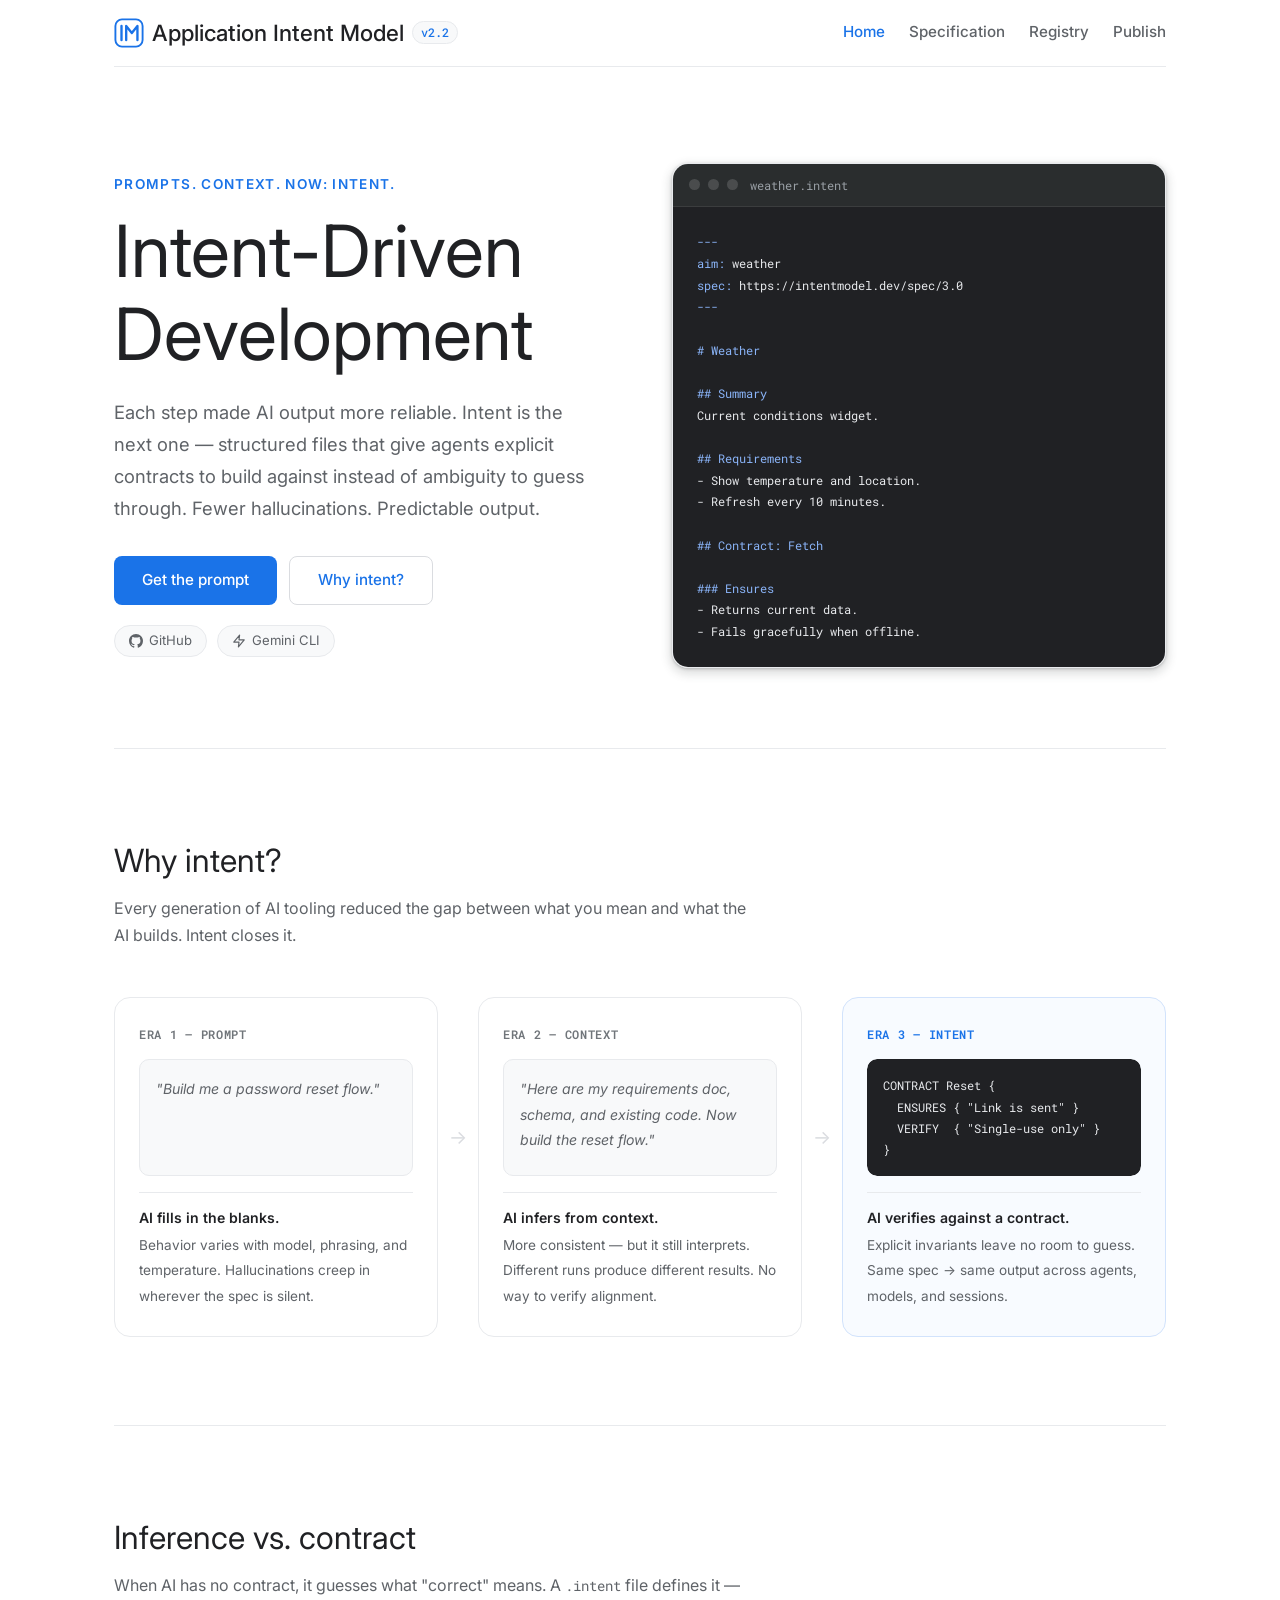
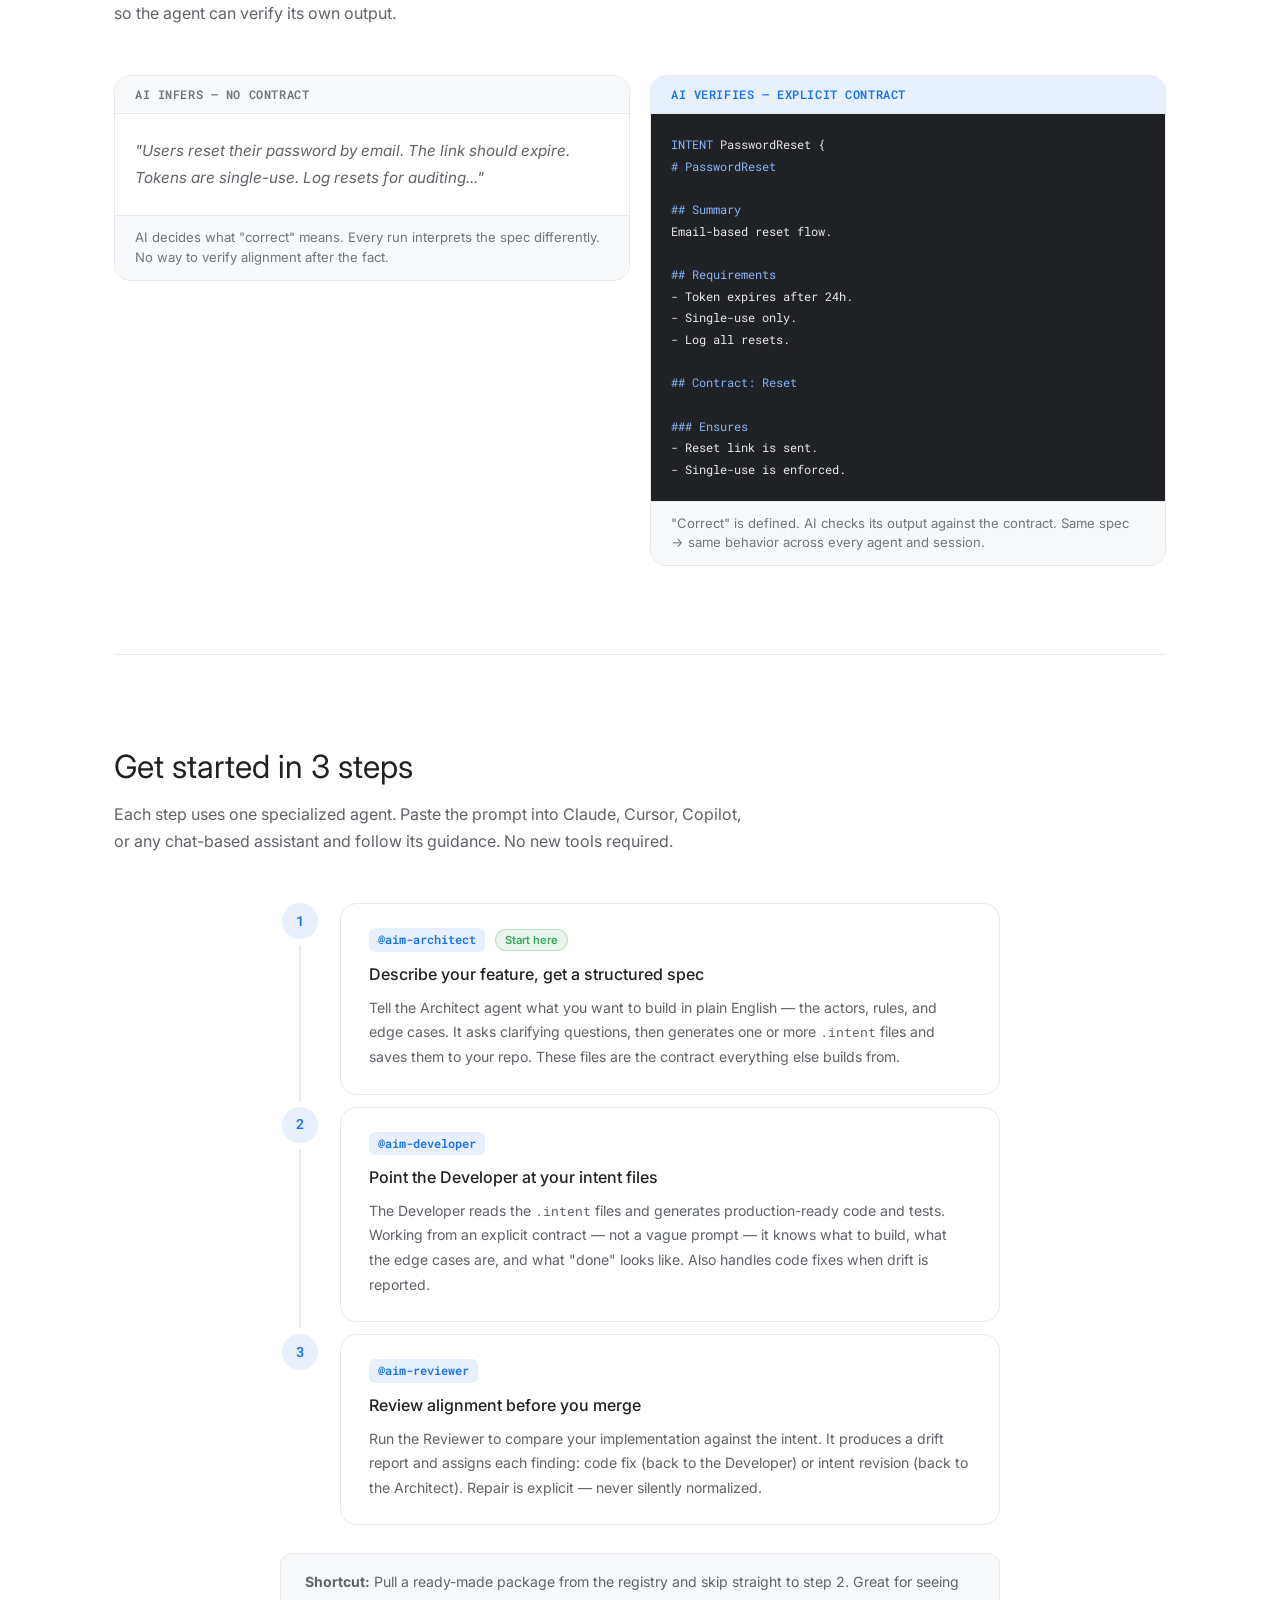
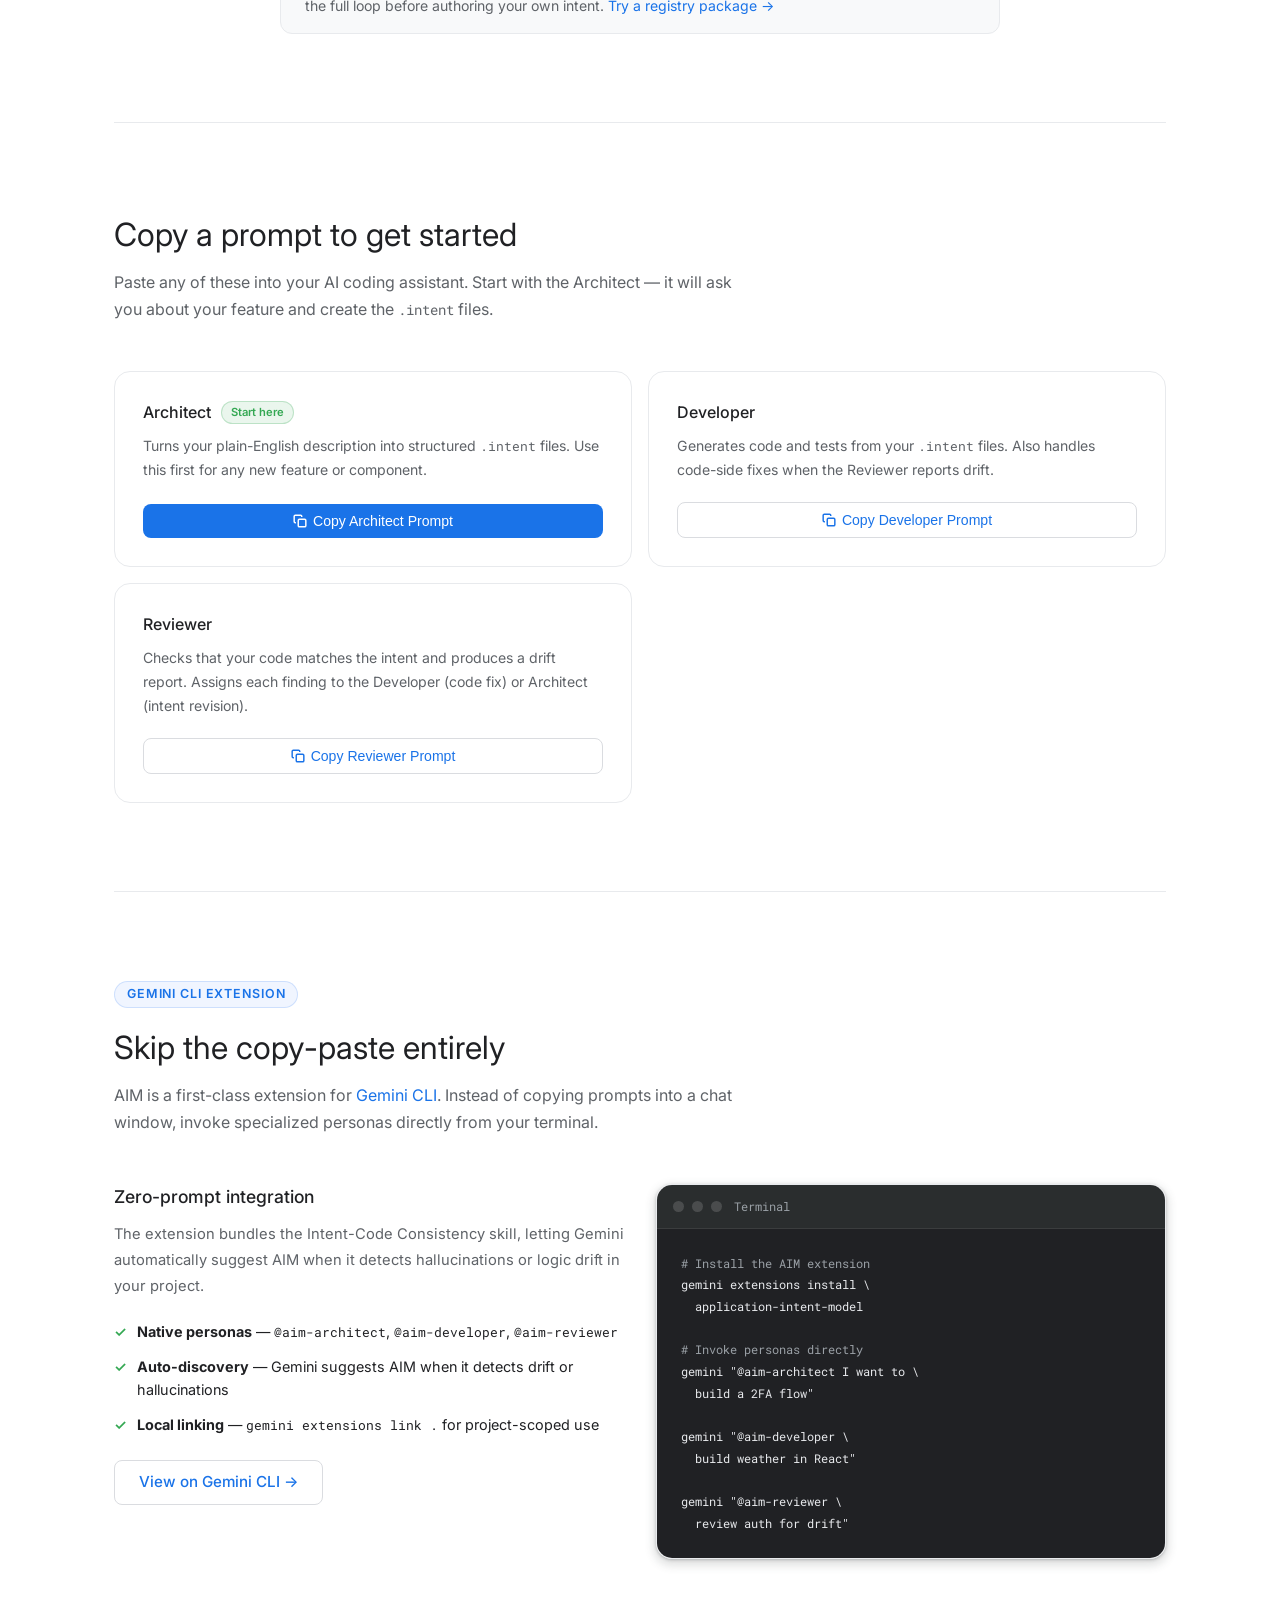
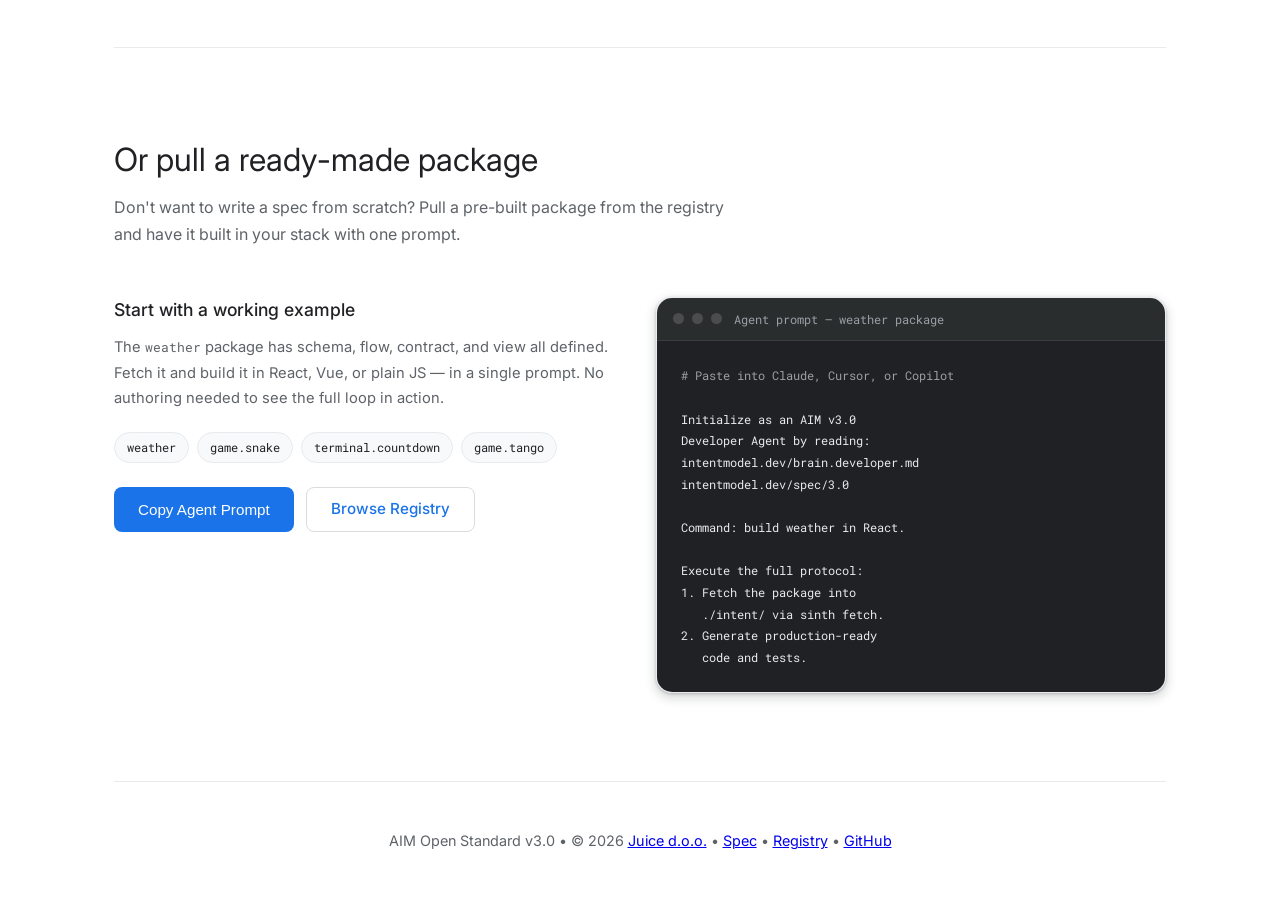
==== commit 74a9120a: "Migration to v3" ====
--- a/site/index.html
+++ b/site/index.html
@@ -4,21 +4,26 @@
     <meta charset="utf-8">
     <meta name="viewport" content="width=device-width, initial-scale=1">
     <title>AIM — The Application Intent Model</title>
-    <meta name="description" content="AIM is an open standard for intent-driven AI development. Write your feature once as a structured .intent file — every AI agent reads the same source of truth, builds from it, and verifies against it.">
+    <meta name="description" content="AIM is an open standard for intent-driven AI development. Write features as .intent files — explicit contracts every AI agent builds from, verifies, and repairs against.">
     <meta name="author" content="Juice d.o.o.">
     <link rel="canonical" href="https://intentmodel.dev/">
+    <link rel="icon" type="image/svg+xml" href="assets/favicon.svg">
     <!-- Open Graph -->
     <meta property="og:type" content="website">
     <meta property="og:url" content="https://intentmodel.dev/">
     <meta property="og:title" content="AIM — The Application Intent Model">
     <meta property="og:description" content="Stop re-explaining your features in every chat session. AIM gives AI agents a structured, versioned source of truth they can build from, verify against, and repair over time.">
     <meta property="og:image" content="https://intentmodel.dev/assets/og-image.png">
+    <meta property="og:image:alt" content="Application Intent Model — intent-driven AI development">
+    <meta property="og:image:width" content="828">
+    <meta property="og:image:height" content="450">
     <meta property="og:site_name" content="Application Intent Model">
     <!-- Twitter Card -->
     <meta name="twitter:card" content="summary_large_image">
     <meta name="twitter:title" content="AIM — The Application Intent Model">
     <meta name="twitter:description" content="Stop re-explaining your features in every chat session. AIM gives AI agents a structured, versioned source of truth they can build from, verify against, and repair over time.">
     <meta name="twitter:image" content="https://intentmodel.dev/assets/og-image.png">
+    <meta name="twitter:image:alt" content="Application Intent Model — intent-driven AI development">
     <link rel="stylesheet" href="./assets/site.css">
     <script data-collect-dnt="true" async src="https://scripts.simpleanalyticscdn.com/latest.js"></script>
     <style>
@@ -610,6 +615,31 @@
         .hero-text h1 { font-size: 2.5rem; }
       }
     </style>
+  <script type="application/ld+json">
+  {
+    "@context": "https://schema.org",
+    "@type": "SoftwareApplication",
+    "name": "Application Intent Model",
+    "alternateName": "AIM",
+    "url": "https://intentmodel.dev/",
+    "description": "An open standard for intent-driven AI development. Structure features as versioned .intent files — explicit contracts every AI agent builds from, verifies, and repairs against.",
+    "applicationCategory": "DeveloperApplication",
+    "operatingSystem": "Any",
+    "offers": {
+      "@type": "Offer",
+      "price": "0",
+      "priceCurrency": "USD"
+    },
+    "author": {
+      "@type": "Organization",
+      "name": "Juice d.o.o.",
+      "url": "https://juice.com.hr"
+    },
+    "codeRepository": "https://github.com/juicejs/application-intent-model",
+    "license": "https://github.com/juicejs/application-intent-model/blob/main/LICENSE",
+    "version": "3.0"
+  }
+  </script>
   </head>
   <body data-page="home" data-base="./">
 
@@ -643,21 +673,25 @@
               <span class="code-dot"></span>
               <span class="code-window-title">weather.intent</span>
             </div>
-            <pre><code><span class="k">AIM:</span> weather#intent@2.2
-
-<span class="k">INTENT</span> Weather {
-  <span class="k">SUMMARY:</span> <span class="s">"Current conditions widget."</span>
-
-  <span class="k">REQUIREMENTS</span> {
-    - <span class="s">"Show temperature and location."</span>
-    - <span class="s">"Refresh every 10 minutes."</span>
-  }
-
-  <span class="k">CONTRACT</span> Fetch {
-    <span class="k">ENSURES</span> { <span class="s">"Returns current data"</span> }
-    <span class="k">VERIFY</span>  { <span class="s">"Fails gracefully offline"</span> }
-  }
-}</code></pre>
+            <pre><code><span class="k">---</span>
+<span class="k">aim:</span> weather
+<span class="k">spec:</span> https://intentmodel.dev/spec/3.0
+<span class="k">---</span>
+
+<span class="k"># Weather</span>
+
+<span class="k">## Summary</span>
+Current conditions widget.
+
+<span class="k">## Requirements</span>
+- Show temperature and location.
+- Refresh every 10 minutes.
+
+<span class="k">## Contract: Fetch</span>
+
+<span class="k">### Ensures</span>
+- Returns current data.
+- Fails gracefully when offline.</code></pre>
           </div>
         </div>
       </div>
@@ -727,17 +761,21 @@
         <div class="compare-card compare-after">
           <div class="compare-label">AI verifies — explicit contract</div>
           <pre><code><span class="k">INTENT</span> PasswordReset {
-  <span class="k">SUMMARY:</span> <span class="s">"Email-based reset flow."</span>
-  <span class="k">REQUIREMENTS</span> {
-    - <span class="s">"Token expires after 24h."</span>
-    - <span class="s">"Single-use only."</span>
-    - <span class="s">"Log all resets."</span>
-  }
-  <span class="k">CONTRACT</span> {
-    <span class="k">ENSURES</span> { <span class="s">"Reset link is sent"</span> }
-    <span class="k">VERIFY</span>  { <span class="s">"Single-use enforced"</span> }
-  }
-}</code></pre>
+<span class="k"># PasswordReset</span>
+
+<span class="k">## Summary</span>
+Email-based reset flow.
+
+<span class="k">## Requirements</span>
+- Token expires after 24h.
+- Single-use only.
+- Log all resets.
+
+<span class="k">## Contract: Reset</span>
+
+<span class="k">### Ensures</span>
+- Reset link is sent.
+- Single-use is enforced.</code></pre>
           <p class="compare-note">"Correct" is defined. AI checks its output against the contract. Same spec → same behavior across every agent and session.</p>
         </div>
       </div>
@@ -746,7 +784,7 @@
     <!-- 4. FULL WORKFLOW -->
     <section id="getting-started" class="lp-section">
       <div class="lp-heading">
-        <h2>Get started in 4 steps</h2>
+        <h2>Get started in 3 steps</h2>
         <p>Each step uses one specialized agent. Paste the prompt into Claude, Cursor, Copilot, or any chat-based assistant and follow its guidance. No new tools required.</p>
       </div>
 
@@ -758,11 +796,11 @@
           </div>
           <div class="wt-card">
             <div class="wt-card-top">
-              <span class="workflow-agent-tag">@aim-author</span>
+              <span class="workflow-agent-tag">@aim-architect</span>
               <span class="badge-start">Start here</span>
             </div>
             <h3>Describe your feature, get a structured spec</h3>
-            <p>Tell the Author agent what you want to build in plain English — the actors, rules, and edge cases. It asks clarifying questions, then generates a <code>.intent</code> file and saves it to your repo. This file is the contract everything else builds from.</p>
+            <p>Tell the Architect agent what you want to build in plain English — the actors, rules, and edge cases. It asks clarifying questions, then generates one or more <code>.intent</code> files and saves them to your repo. These files are the contract everything else builds from.</p>
           </div>
         </div>
 
@@ -773,10 +811,10 @@
           </div>
           <div class="wt-card">
             <div class="wt-card-top">
-              <span class="workflow-agent-tag">@aim-implementer</span>
+              <span class="workflow-agent-tag">@aim-developer</span>
             </div>
-            <h3>Point the Implementer at your intent file</h3>
-            <p>The Implementer reads the <code>.intent</code> file and synthesizes production-ready code and tests. Working from an explicit contract — not a vague prompt — it knows what to build, what the edge cases are, and what "done" looks like.</p>
+            <h3>Point the Developer at your intent files</h3>
+            <p>The Developer reads the <code>.intent</code> files and generates production-ready code and tests. Working from an explicit contract — not a vague prompt — it knows what to build, what the edge cases are, and what "done" looks like. Also handles code fixes when drift is reported.</p>
           </div>
         </div>
 
@@ -787,25 +825,10 @@
           </div>
           <div class="wt-card">
             <div class="wt-card-top">
-              <span class="workflow-agent-tag">@aim-verifier</span>
+              <span class="workflow-agent-tag">@aim-reviewer</span>
             </div>
-            <h3>Verify alignment before you merge</h3>
-            <p>Run the Verifier to compare your implementation against the intent. It produces a drift report: which requirements are met, which CONTRACT invariants are satisfied, and which — if any — have been broken or missed.</p>
-          </div>
-        </div>
-
-        <div class="wt-item">
-          <div class="wt-track">
-            <div class="wt-circle">4</div>
-            <div class="wt-line"></div>
-          </div>
-          <div class="wt-card">
-            <div class="wt-card-top">
-              <span class="workflow-agent-tag">@aim-repairer</span>
-              <span style="font-size: 0.72rem; color: var(--text-muted);">When needed</span>
-            </div>
-            <h3>Repair drift before it becomes a bug</h3>
-            <p>If the Verifier finds drift, the Repairer fixes it — updating the code to match the intent, or updating the intent to reflect a deliberate change. The branch lands clean, with code and spec in sync.</p>
+            <h3>Review alignment before you merge</h3>
+            <p>Run the Reviewer to compare your implementation against the intent. It produces a drift report and assigns each finding: code fix (back to the Developer) or intent revision (back to the Architect). Repair is explicit — never silently normalized.</p>
           </div>
         </div>
       </div>
@@ -819,56 +842,44 @@
     <section id="start" class="lp-section">
       <div class="lp-heading">
         <h2>Copy a prompt to get started</h2>
-        <p>Paste any of these into your AI coding assistant. Start with the Author — it will ask you about your feature and create the <code>.intent</code> file.</p>
+        <p>Paste any of these into your AI coding assistant. Start with the Architect — it will ask you about your feature and create the <code>.intent</code> files.</p>
       </div>
 
       <div class="roles-grid">
         <div class="role-card">
           <div class="role-header">
-            <span class="role-name">Intent Author</span>
+            <span class="role-name">Architect</span>
             <span class="badge-start">Start here</span>
           </div>
-          <p class="role-desc">Turns your plain-English description into a structured <code>.intent</code> file. Use this first for any new feature or component.</p>
-          <div style="display:none;" id="role-prompt-author">Initialize as an AIM v2.2 Agent in the Intent Author role by reading your instructions at https://intentmodel.dev/brain.author.md. Read any existing .intent files for [Component Name]. Once ready, confirm you have successfully parsed the v2.2 specification and summarized the existing intent context (or noted its absence). Do not draft new intent yet.</div>
-          <button class="btn primary role-copy-btn" onclick="copyPrompt(document.getElementById('role-prompt-author').innerText, this)">
+          <p class="role-desc">Turns your plain-English description into structured <code>.intent</code> files. Use this first for any new feature or component.</p>
+          <div style="display:none;" id="role-prompt-architect">Initialize as an AIM v3.0 Architect Agent by reading your instructions at https://intentmodel.dev/brain.architect.md and the language specification at https://intentmodel.dev/spec/3.0. Read any existing .intent files under ./intent/ for [Component Name]. Once ready, confirm you have parsed the v3.0 specification and summarized the existing intent context (or noted its absence). Do not draft new intent yet.</div>
+          <button class="btn primary role-copy-btn" onclick="copyPrompt(document.getElementById('role-prompt-architect').innerText, this)">
             <svg width="14" height="14" viewBox="0 0 24 24" fill="none" stroke="currentColor" stroke-width="2.5"><rect x="9" y="9" width="13" height="13" rx="2" ry="2"></rect><path d="M5 15H4a2 2 0 0 1-2-2V4a2 2 0 0 1 2-2h9a2 2 0 0 1 2 2v1"></path></svg>
-            Copy Author Prompt
+            Copy Architect Prompt
           </button>
         </div>
 
         <div class="role-card">
           <div class="role-header">
-            <span class="role-name">Implementer</span>
-          </div>
-          <p class="role-desc">Synthesizes code and tests directly from your <code>.intent</code> files. Use this after the Author has created the spec.</p>
-          <div style="display:none;" id="role-prompt-implementer">Initialize as an AIM v2.2 Agent in the Implementer role by reading your instructions at https://intentmodel.dev/brain.implementer.md. Read the local intent in ./aim/[Component Name]. Once ready, confirm you have successfully parsed the v2.2 specification and summarized the requirements you are prepared to build. Do not build yet.</div>
-          <button class="btn role-copy-btn" onclick="copyPrompt(document.getElementById('role-prompt-implementer').innerText, this)">
+            <span class="role-name">Developer</span>
+          </div>
+          <p class="role-desc">Generates code and tests from your <code>.intent</code> files. Also handles code-side fixes when the Reviewer reports drift.</p>
+          <div style="display:none;" id="role-prompt-developer">Initialize as an AIM v3.0 Developer Agent by reading your instructions at https://intentmodel.dev/brain.developer.md and the language specification at https://intentmodel.dev/spec/3.0. Read the local intent files in ./intent/[Component Name]/, walking parent and sub-components. Once ready, confirm you have parsed the v3.0 specification and summarized the requirements you are prepared to build. Do not build yet.</div>
+          <button class="btn role-copy-btn" onclick="copyPrompt(document.getElementById('role-prompt-developer').innerText, this)">
             <svg width="14" height="14" viewBox="0 0 24 24" fill="none" stroke="currentColor" stroke-width="2.5"><rect x="9" y="9" width="13" height="13" rx="2" ry="2"></rect><path d="M5 15H4a2 2 0 0 1-2-2V4a2 2 0 0 1 2-2h9a2 2 0 0 1 2 2v1"></path></svg>
-            Copy Implementer Prompt
+            Copy Developer Prompt
           </button>
         </div>
 
         <div class="role-card">
           <div class="role-header">
-            <span class="role-name">Verifier</span>
-          </div>
-          <p class="role-desc">Checks that your code still matches the intent after changes. Use this before merging to catch drift before it becomes a bug.</p>
-          <div style="display:none;" id="role-prompt-verifier">Initialize as an AIM v2.2 Agent in the Verifier role by reading your instructions at https://intentmodel.dev/brain.verifier.md. Map the intent in ./aim/ to the current implementation. Once ready, confirm you have successfully parsed the v2.2 specification and mapped the relationship between intent and implementation. Do not produce a drift report yet.</div>
-          <button class="btn role-copy-btn" onclick="copyPrompt(document.getElementById('role-prompt-verifier').innerText, this)">
+            <span class="role-name">Reviewer</span>
+          </div>
+          <p class="role-desc">Checks that your code matches the intent and produces a drift report. Assigns each finding to the Developer (code fix) or Architect (intent revision).</p>
+          <div style="display:none;" id="role-prompt-reviewer">Initialize as an AIM v3.0 Reviewer Agent by reading your instructions at https://intentmodel.dev/brain.reviewer.md and the language specification at https://intentmodel.dev/spec/3.0. Read the intent files in ./intent/[Component Name]/ and scan the current implementation. Once ready, confirm you have parsed the v3.0 specification and mapped the relationship between intent and implementation. Do not produce a drift report yet.</div>
+          <button class="btn role-copy-btn" onclick="copyPrompt(document.getElementById('role-prompt-reviewer').innerText, this)">
             <svg width="14" height="14" viewBox="0 0 24 24" fill="none" stroke="currentColor" stroke-width="2.5"><rect x="9" y="9" width="13" height="13" rx="2" ry="2"></rect><path d="M5 15H4a2 2 0 0 1-2-2V4a2 2 0 0 1 2-2h9a2 2 0 0 1 2 2v1"></path></svg>
-            Copy Verifier Prompt
-          </button>
-        </div>
-
-        <div class="role-card">
-          <div class="role-header">
-            <span class="role-name">Repairer</span>
-          </div>
-          <p class="role-desc">Restores alignment when code and intent diverge — fixes the code to match the spec, or updates the spec to reflect what changed.</p>
-          <div style="display:none;" id="role-prompt-repairer">Initialize as an AIM v2.2 Agent in the Repairer role by reading your instructions at https://intentmodel.dev/brain.repairer.md. Read the intent and code for [Component Name]. Once ready, confirm you have successfully parsed the v2.2 specification and identified the drift context you are prepared to repair. Do not apply fixes yet.</div>
-          <button class="btn role-copy-btn" onclick="copyPrompt(document.getElementById('role-prompt-repairer').innerText, this)">
-            <svg width="14" height="14" viewBox="0 0 24 24" fill="none" stroke="currentColor" stroke-width="2.5"><rect x="9" y="9" width="13" height="13" rx="2" ry="2"></rect><path d="M5 15H4a2 2 0 0 1-2-2V4a2 2 0 0 1 2-2h9a2 2 0 0 1 2 2v1"></path></svg>
-            Copy Repairer Prompt
+            Copy Reviewer Prompt
           </button>
         </div>
       </div>
@@ -889,7 +900,7 @@
           <ul class="gemini-list">
             <li>
               <span class="gemini-check">✓</span>
-              <span><strong>Native personas</strong> — <code>@aim-author</code>, <code>@aim-implementer</code>, <code>@aim-verifier</code>, <code>@aim-repairer</code></span>
+              <span><strong>Native personas</strong> — <code>@aim-architect</code>, <code>@aim-developer</code>, <code>@aim-reviewer</code></span>
             </li>
             <li>
               <span class="gemini-check">✓</span>
@@ -900,7 +911,7 @@
               <span><strong>Local linking</strong> — <code>gemini extensions link .</code> for project-scoped use</span>
             </li>
           </ul>
-          <a class="btn" href="https://geminicli.com/extensions/application-intent-model" target="_blank" rel="noopener">View on Gemini CLI →</a>
+          <a class="btn" href="https://geminicli.com/extensions/?name=juicejsapplication-intent-model" target="_blank" rel="noopener">View on Gemini CLI →</a>
         </div>
 
         <div class="registry-right">
@@ -916,14 +927,14 @@
   application-intent-model
 
 <span class="c"># Invoke personas directly</span>
-gemini "@aim-author I want to \
+gemini "@aim-architect I want to \
   build a 2FA flow"
 
-gemini "@aim-verifier \
-  verify weather package"
-
-gemini "@aim-repairer \
-  fix logic drift in auth"</code></pre>
+gemini "@aim-developer \
+  build weather in React"
+
+gemini "@aim-reviewer \
+  review auth for drift"</code></pre>
           </div>
         </div>
       </div>
@@ -946,13 +957,13 @@
             <span class="pkg-chip">terminal.countdown</span>
             <span class="pkg-chip">game.tango</span>
           </div>
-          <div style="display:none;" id="registry-agent-example">Initialize as an AIM v2.2 Implementer Agent by reading your instructions at https://intentmodel.dev/brain.implementer.md.
+          <div style="display:none;" id="registry-agent-example">Initialize as an AIM v3.0 Developer Agent by reading your instructions at https://intentmodel.dev/brain.developer.md and the language specification at https://intentmodel.dev/spec/3.0.
 
 Command: build weather in React.
 
 Execute the full protocol:
-1. Fetch and materialize the package into local ./aim/ using the V2.2 Nested Layout.
-2. Synthesize the production-ready code and tests.</div>
+1. Fetch the weather package via `sinth fetch weather`. It installs into ./intent/ in the canonical nested layout.
+2. Generate the production-ready code and tests.</div>
           <div class="registry-actions">
             <button class="btn primary" onclick="copyPrompt(document.getElementById('registry-agent-example').innerText, this)">Copy Agent Prompt</button>
             <a class="btn" href="./registry/">Browse Registry</a>
@@ -969,17 +980,17 @@
             </div>
             <pre><code><span class="c"># Paste into Claude, Cursor, or Copilot</span>
 
-Initialize as an AIM v2.2
-Implementer Agent by reading
-your instructions at:
-intentmodel.dev/brain.implementer.md
+Initialize as an AIM v3.0
+Developer Agent by reading:
+intentmodel.dev/brain.developer.md
+intentmodel.dev/spec/3.0
 
 Command: build weather in React.
 
 Execute the full protocol:
-1. Fetch and materialize the
-   package into local ./aim/
-2. Synthesize production-ready
+1. Fetch the package into
+   ./intent/ via sinth fetch.
+2. Generate production-ready
    code and tests.</code></pre>
           </div>
         </div>
@@ -987,7 +998,7 @@
     </section>
 
     <footer class="footer" style="text-align: center;">
-      <p>AIM Open Standard v2.2 &bull; © 2026 <a href='https://juice.com.hr' target='_blank'>Juice d.o.o.</a> &bull; <a href="./spec/">Spec</a> &bull; <a href="./registry/">Registry</a> &bull; <a href="https://github.com/juicejs/application-intent-model">GitHub</a></p>
+      <p>AIM Open Standard v3.0 &bull; © 2026 <a href='https://juice.com.hr' target='_blank'>Juice d.o.o.</a> &bull; <a href="./spec/3.0/">Spec</a> &bull; <a href="./registry/">Registry</a> &bull; <a href="https://github.com/juicejs/application-intent-model">GitHub</a></p>
     </footer>
 
     <script src="./assets/chrome.js"></script>
--- a/site/assets/site.css
+++ b/site/assets/site.css
@@ -96,7 +96,7 @@
   align-items: center;
   justify-content: space-between;
   padding: var(--space-md) 0;
-  margin-bottom: var(--space-xl);
+  margin-bottom: var(--space-sm);
   border-bottom: 1px solid var(--border-light);
 }
 
@@ -494,9 +494,9 @@
    ═══════════════════════════════════════════════════════ */
 
 .page-header {
-  padding: 56px 0 48px;
+  padding: 56px 0 8px;
   border-bottom: 1px solid var(--border-light);
-  margin-bottom: 48px;
+  margin-bottom: 8px;
 }
 
 .page-header h1 {
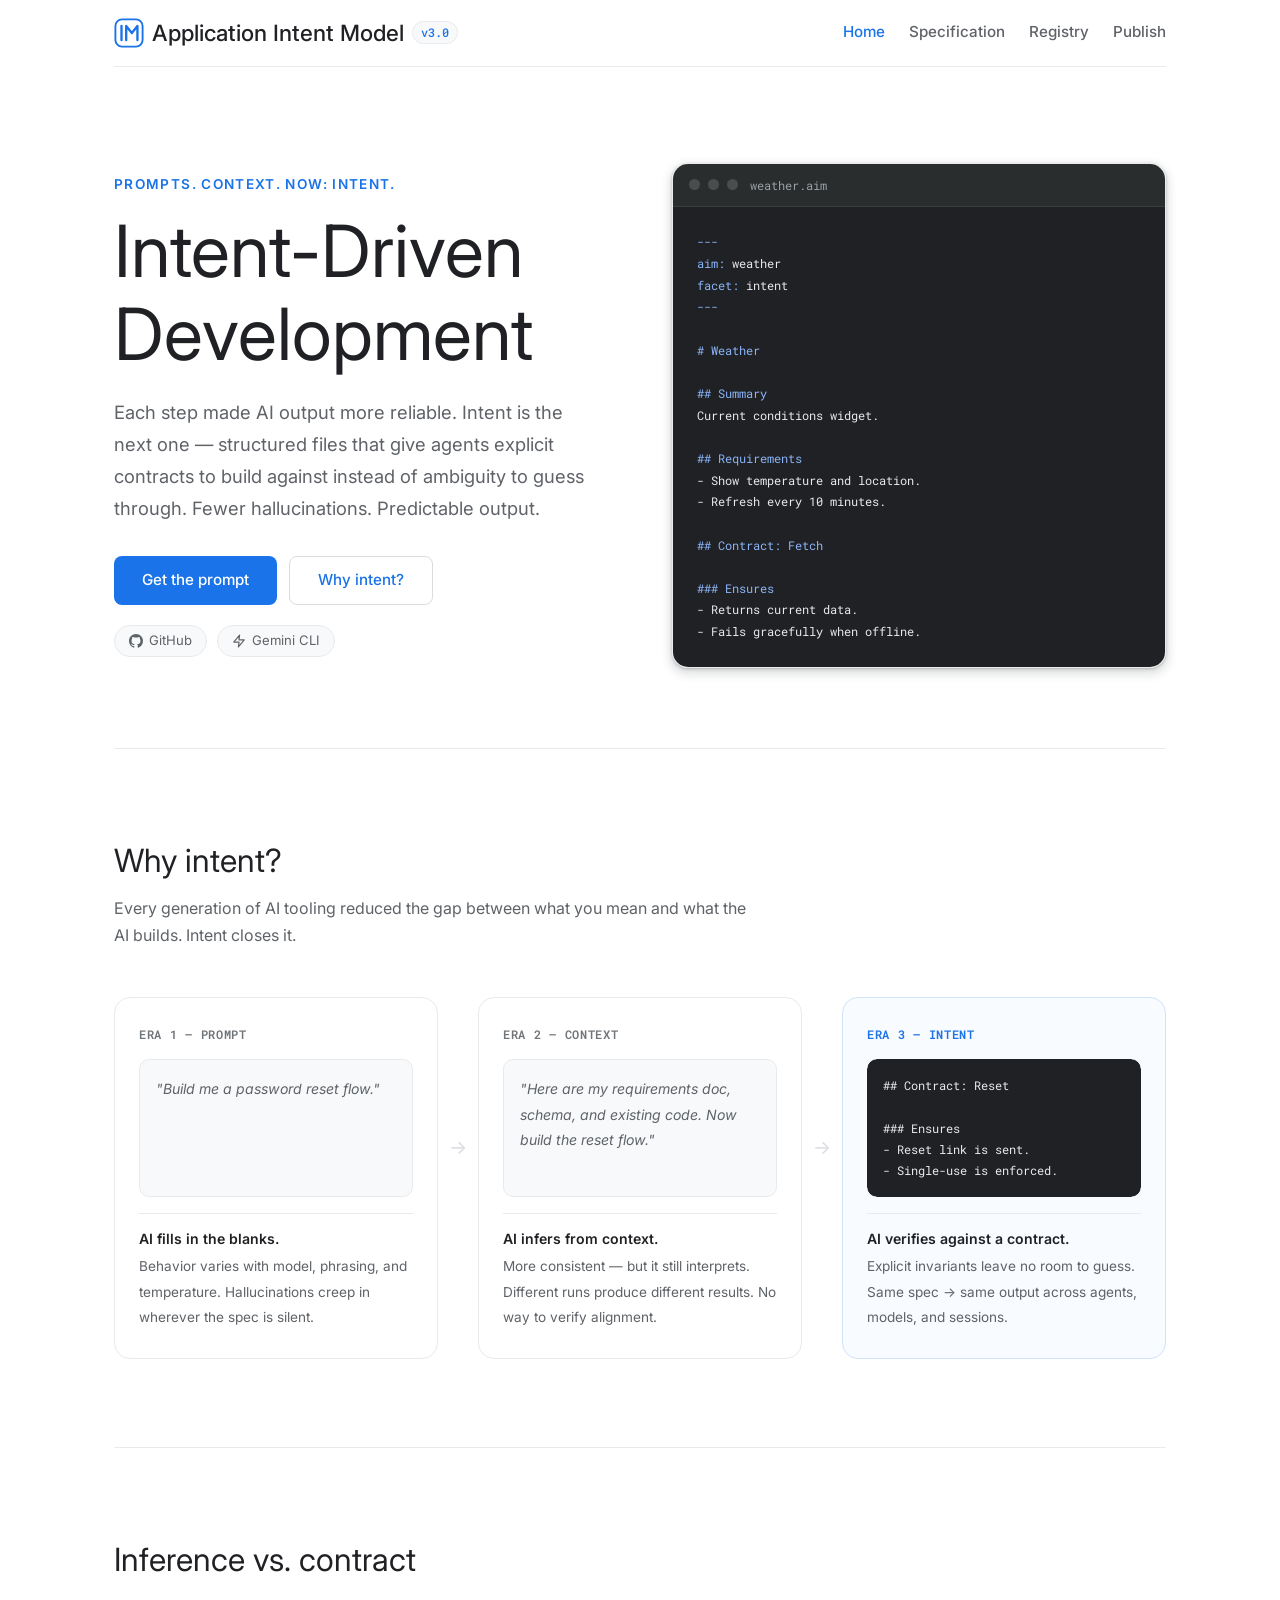
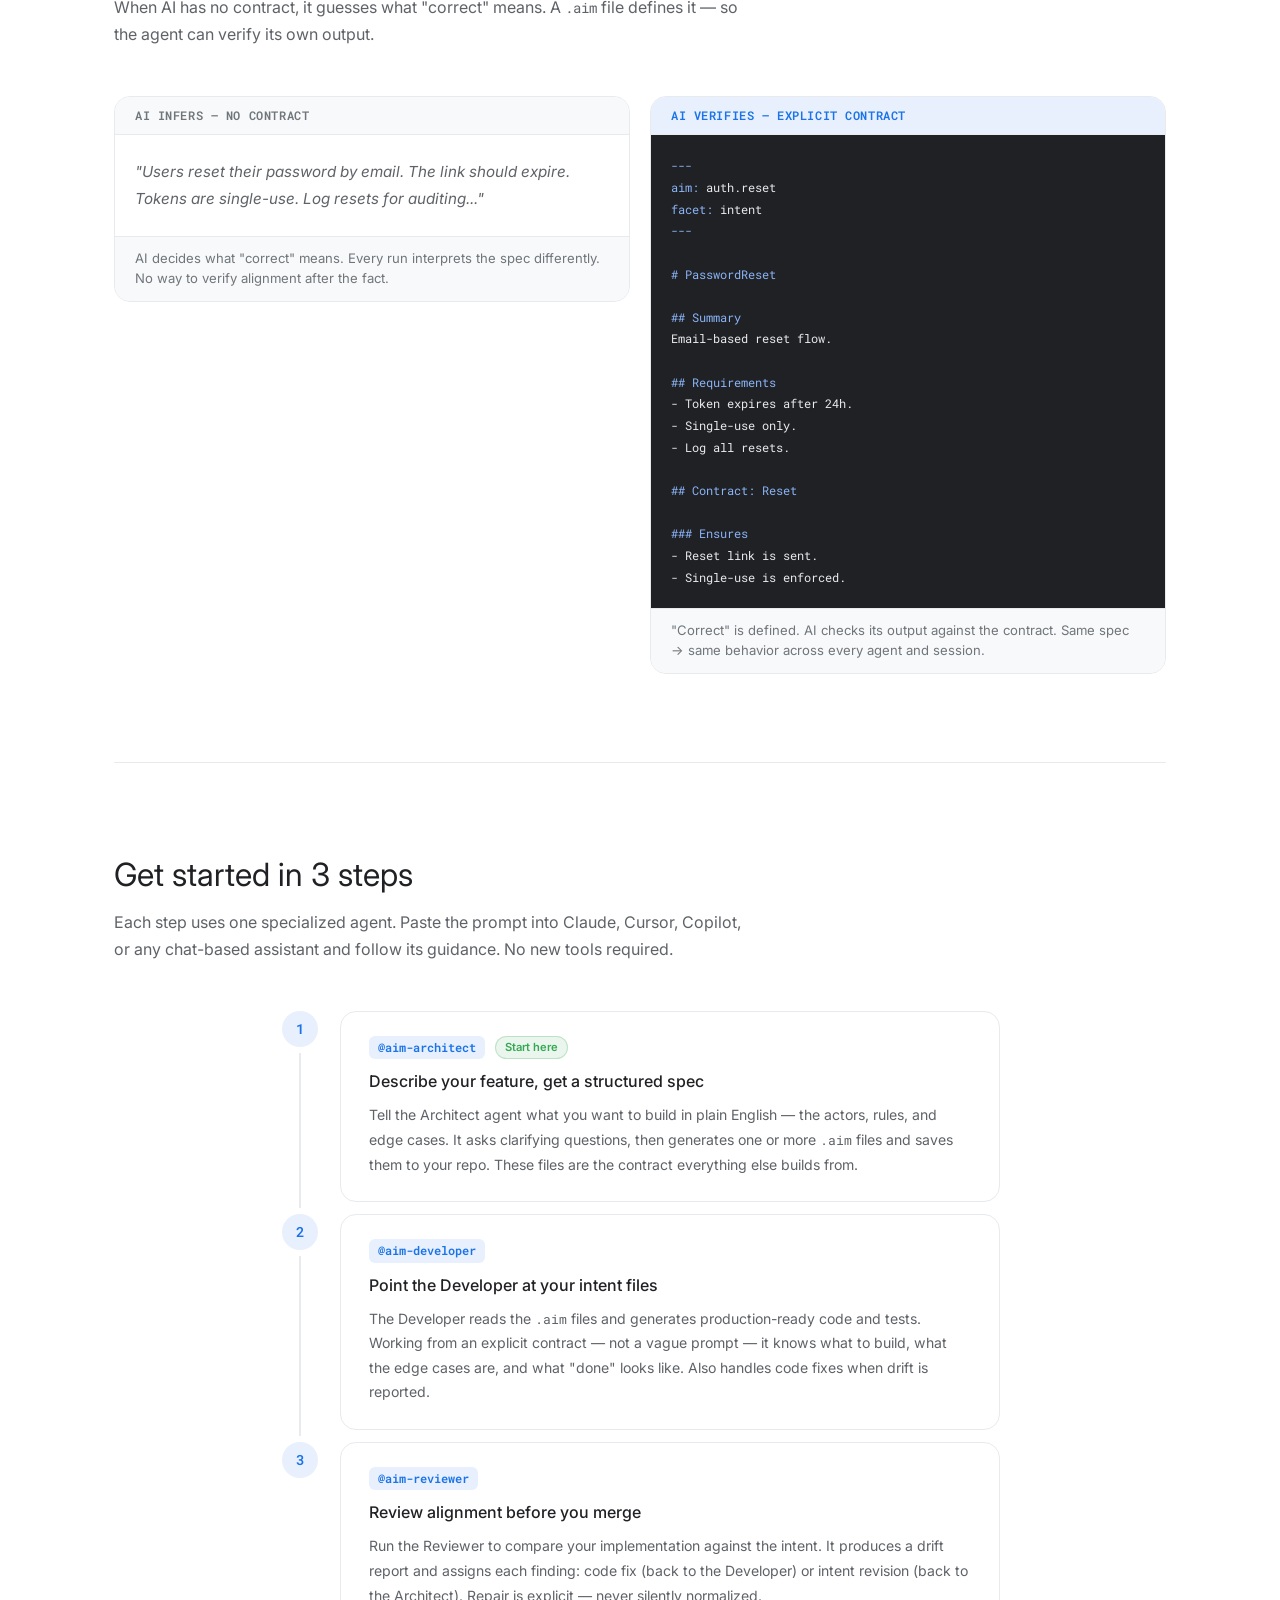
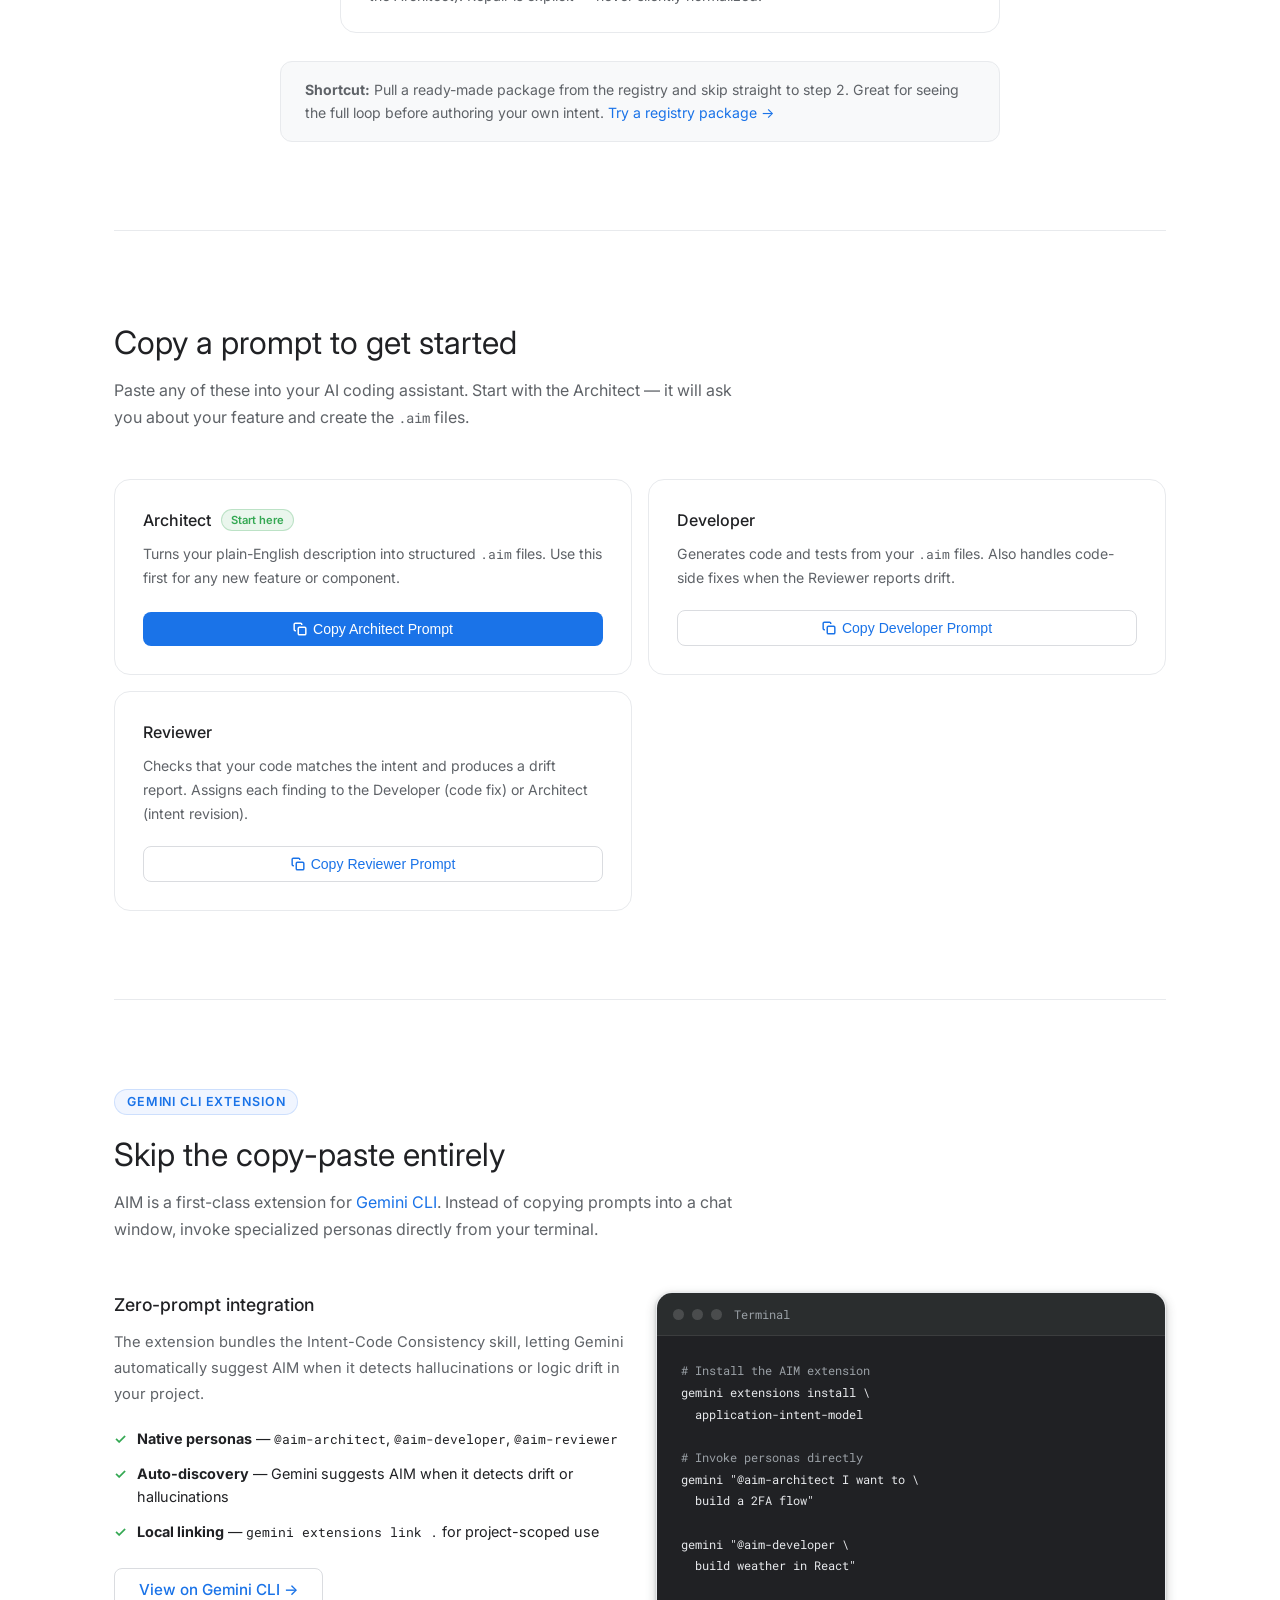
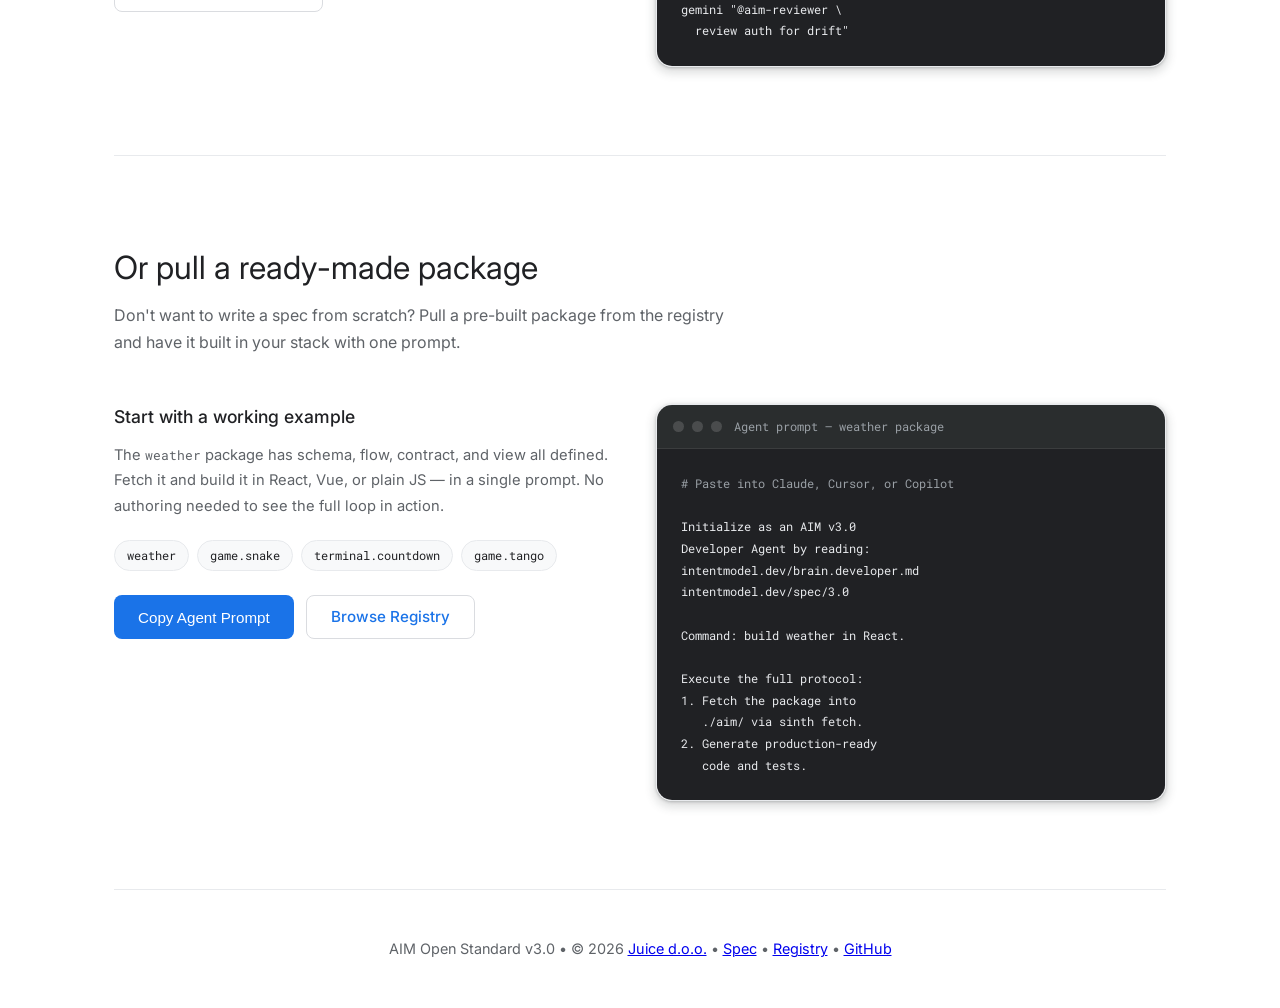
==== commit 26d4a3e3: "Migration to v3 - site update" ====
--- a/site/index.html
+++ b/site/index.html
@@ -4,7 +4,7 @@
     <meta charset="utf-8">
     <meta name="viewport" content="width=device-width, initial-scale=1">
     <title>AIM — The Application Intent Model</title>
-    <meta name="description" content="AIM is an open standard for intent-driven AI development. Write features as .intent files — explicit contracts every AI agent builds from, verifies, and repairs against.">
+    <meta name="description" content="AIM is an open standard for intent-driven AI development. Write features as .aim files — explicit contracts every AI agent builds from, verifies, and repairs against.">
     <meta name="author" content="Juice d.o.o.">
     <link rel="canonical" href="https://intentmodel.dev/">
     <link rel="icon" type="image/svg+xml" href="assets/favicon.svg">
@@ -622,7 +622,7 @@
     "name": "Application Intent Model",
     "alternateName": "AIM",
     "url": "https://intentmodel.dev/",
-    "description": "An open standard for intent-driven AI development. Structure features as versioned .intent files — explicit contracts every AI agent builds from, verifies, and repairs against.",
+    "description": "An open standard for intent-driven AI development. Structure features as versioned .aim files — explicit contracts every AI agent builds from, verifies, and repairs against.",
     "applicationCategory": "DeveloperApplication",
     "operatingSystem": "Any",
     "offers": {
@@ -671,11 +671,11 @@
               <span class="code-dot"></span>
               <span class="code-dot"></span>
               <span class="code-dot"></span>
-              <span class="code-window-title">weather.intent</span>
+              <span class="code-window-title">weather.aim</span>
             </div>
             <pre><code><span class="k">---</span>
 <span class="k">aim:</span> weather
-<span class="k">spec:</span> https://intentmodel.dev/spec/3.0
+<span class="k">facet:</span> intent
 <span class="k">---</span>
 
 <span class="k"># Weather</span>
@@ -733,10 +733,11 @@
         <div class="evolution-card evolution-card--intent">
           <div class="evolution-era">Era 3 — Intent</div>
           <div class="evolution-example evolution-code">
-            <pre><code><span class="k">CONTRACT</span> Reset {
-  <span class="k">ENSURES</span> { <span class="s">"Link is sent"</span> }
-  <span class="k">VERIFY</span>  { <span class="s">"Single-use only"</span> }
-}</code></pre>
+            <pre><code><span class="k">## Contract: Reset</span>
+
+<span class="k">### Ensures</span>
+- Reset link is sent.
+- Single-use is enforced.</code></pre>
           </div>
           <div class="evolution-outcome">
             <strong>AI verifies against a contract.</strong>
@@ -750,7 +751,7 @@
     <section id="example" class="lp-section">
       <div class="lp-heading">
         <h2>Inference vs. contract</h2>
-        <p>When AI has no contract, it guesses what "correct" means. A <code>.intent</code> file defines it — so the agent can verify its own output.</p>
+        <p>When AI has no contract, it guesses what "correct" means. A <code>.aim</code> file defines it — so the agent can verify its own output.</p>
       </div>
       <div class="compare-grid">
         <div class="compare-card compare-before">
@@ -760,7 +761,11 @@
         </div>
         <div class="compare-card compare-after">
           <div class="compare-label">AI verifies — explicit contract</div>
-          <pre><code><span class="k">INTENT</span> PasswordReset {
+          <pre><code><span class="k">---</span>
+<span class="k">aim:</span> auth.reset
+<span class="k">facet:</span> intent
+<span class="k">---</span>
+
 <span class="k"># PasswordReset</span>
 
 <span class="k">## Summary</span>
@@ -800,7 +805,7 @@
               <span class="badge-start">Start here</span>
             </div>
             <h3>Describe your feature, get a structured spec</h3>
-            <p>Tell the Architect agent what you want to build in plain English — the actors, rules, and edge cases. It asks clarifying questions, then generates one or more <code>.intent</code> files and saves them to your repo. These files are the contract everything else builds from.</p>
+            <p>Tell the Architect agent what you want to build in plain English — the actors, rules, and edge cases. It asks clarifying questions, then generates one or more <code>.aim</code> files and saves them to your repo. These files are the contract everything else builds from.</p>
           </div>
         </div>
 
@@ -814,7 +819,7 @@
               <span class="workflow-agent-tag">@aim-developer</span>
             </div>
             <h3>Point the Developer at your intent files</h3>
-            <p>The Developer reads the <code>.intent</code> files and generates production-ready code and tests. Working from an explicit contract — not a vague prompt — it knows what to build, what the edge cases are, and what "done" looks like. Also handles code fixes when drift is reported.</p>
+            <p>The Developer reads the <code>.aim</code> files and generates production-ready code and tests. Working from an explicit contract — not a vague prompt — it knows what to build, what the edge cases are, and what "done" looks like. Also handles code fixes when drift is reported.</p>
           </div>
         </div>
 
@@ -842,7 +847,7 @@
     <section id="start" class="lp-section">
       <div class="lp-heading">
         <h2>Copy a prompt to get started</h2>
-        <p>Paste any of these into your AI coding assistant. Start with the Architect — it will ask you about your feature and create the <code>.intent</code> files.</p>
+        <p>Paste any of these into your AI coding assistant. Start with the Architect — it will ask you about your feature and create the <code>.aim</code> files.</p>
       </div>
 
       <div class="roles-grid">
@@ -851,8 +856,8 @@
             <span class="role-name">Architect</span>
             <span class="badge-start">Start here</span>
           </div>
-          <p class="role-desc">Turns your plain-English description into structured <code>.intent</code> files. Use this first for any new feature or component.</p>
-          <div style="display:none;" id="role-prompt-architect">Initialize as an AIM v3.0 Architect Agent by reading your instructions at https://intentmodel.dev/brain.architect.md and the language specification at https://intentmodel.dev/spec/3.0. Read any existing .intent files under ./intent/ for [Component Name]. Once ready, confirm you have parsed the v3.0 specification and summarized the existing intent context (or noted its absence). Do not draft new intent yet.</div>
+          <p class="role-desc">Turns your plain-English description into structured <code>.aim</code> files. Use this first for any new feature or component.</p>
+          <div style="display:none;" id="role-prompt-architect">Initialize as an AIM v3.0 Architect Agent by reading your instructions at https://intentmodel.dev/brain.architect.md and the language specification at https://intentmodel.dev/spec/3.0. Read any existing .aim files under ./aim/ for [Component Name]. Once ready, confirm you have parsed the v3.0 specification and summarized the existing intent context (or noted its absence). Do not draft new intent yet.</div>
           <button class="btn primary role-copy-btn" onclick="copyPrompt(document.getElementById('role-prompt-architect').innerText, this)">
             <svg width="14" height="14" viewBox="0 0 24 24" fill="none" stroke="currentColor" stroke-width="2.5"><rect x="9" y="9" width="13" height="13" rx="2" ry="2"></rect><path d="M5 15H4a2 2 0 0 1-2-2V4a2 2 0 0 1 2-2h9a2 2 0 0 1 2 2v1"></path></svg>
             Copy Architect Prompt
@@ -863,8 +868,8 @@
           <div class="role-header">
             <span class="role-name">Developer</span>
           </div>
-          <p class="role-desc">Generates code and tests from your <code>.intent</code> files. Also handles code-side fixes when the Reviewer reports drift.</p>
-          <div style="display:none;" id="role-prompt-developer">Initialize as an AIM v3.0 Developer Agent by reading your instructions at https://intentmodel.dev/brain.developer.md and the language specification at https://intentmodel.dev/spec/3.0. Read the local intent files in ./intent/[Component Name]/, walking parent and sub-components. Once ready, confirm you have parsed the v3.0 specification and summarized the requirements you are prepared to build. Do not build yet.</div>
+          <p class="role-desc">Generates code and tests from your <code>.aim</code> files. Also handles code-side fixes when the Reviewer reports drift.</p>
+          <div style="display:none;" id="role-prompt-developer">Initialize as an AIM v3.0 Developer Agent by reading your instructions at https://intentmodel.dev/brain.developer.md and the language specification at https://intentmodel.dev/spec/3.0. Read the local intent files in ./aim/[Component Name]/, walking parent and sub-components. Once ready, confirm you have parsed the v3.0 specification and summarized the requirements you are prepared to build. Do not build yet.</div>
           <button class="btn role-copy-btn" onclick="copyPrompt(document.getElementById('role-prompt-developer').innerText, this)">
             <svg width="14" height="14" viewBox="0 0 24 24" fill="none" stroke="currentColor" stroke-width="2.5"><rect x="9" y="9" width="13" height="13" rx="2" ry="2"></rect><path d="M5 15H4a2 2 0 0 1-2-2V4a2 2 0 0 1 2-2h9a2 2 0 0 1 2 2v1"></path></svg>
             Copy Developer Prompt
@@ -876,7 +881,7 @@
             <span class="role-name">Reviewer</span>
           </div>
           <p class="role-desc">Checks that your code matches the intent and produces a drift report. Assigns each finding to the Developer (code fix) or Architect (intent revision).</p>
-          <div style="display:none;" id="role-prompt-reviewer">Initialize as an AIM v3.0 Reviewer Agent by reading your instructions at https://intentmodel.dev/brain.reviewer.md and the language specification at https://intentmodel.dev/spec/3.0. Read the intent files in ./intent/[Component Name]/ and scan the current implementation. Once ready, confirm you have parsed the v3.0 specification and mapped the relationship between intent and implementation. Do not produce a drift report yet.</div>
+          <div style="display:none;" id="role-prompt-reviewer">Initialize as an AIM v3.0 Reviewer Agent by reading your instructions at https://intentmodel.dev/brain.reviewer.md and the language specification at https://intentmodel.dev/spec/3.0. Read the intent files in ./aim/[Component Name]/ and scan the current implementation. Once ready, confirm you have parsed the v3.0 specification and mapped the relationship between intent and implementation. Do not produce a drift report yet.</div>
           <button class="btn role-copy-btn" onclick="copyPrompt(document.getElementById('role-prompt-reviewer').innerText, this)">
             <svg width="14" height="14" viewBox="0 0 24 24" fill="none" stroke="currentColor" stroke-width="2.5"><rect x="9" y="9" width="13" height="13" rx="2" ry="2"></rect><path d="M5 15H4a2 2 0 0 1-2-2V4a2 2 0 0 1 2-2h9a2 2 0 0 1 2 2v1"></path></svg>
             Copy Reviewer Prompt
@@ -962,7 +967,7 @@
 Command: build weather in React.
 
 Execute the full protocol:
-1. Fetch the weather package via `sinth fetch weather`. It installs into ./intent/ in the canonical nested layout.
+1. Fetch the weather package via `sinth fetch weather`. It installs into ./aim/ in the canonical nested layout.
 2. Generate the production-ready code and tests.</div>
           <div class="registry-actions">
             <button class="btn primary" onclick="copyPrompt(document.getElementById('registry-agent-example').innerText, this)">Copy Agent Prompt</button>
@@ -989,7 +994,7 @@
 
 Execute the full protocol:
 1. Fetch the package into
-   ./intent/ via sinth fetch.
+   ./aim/ via sinth fetch.
 2. Generate production-ready
    code and tests.</code></pre>
           </div>
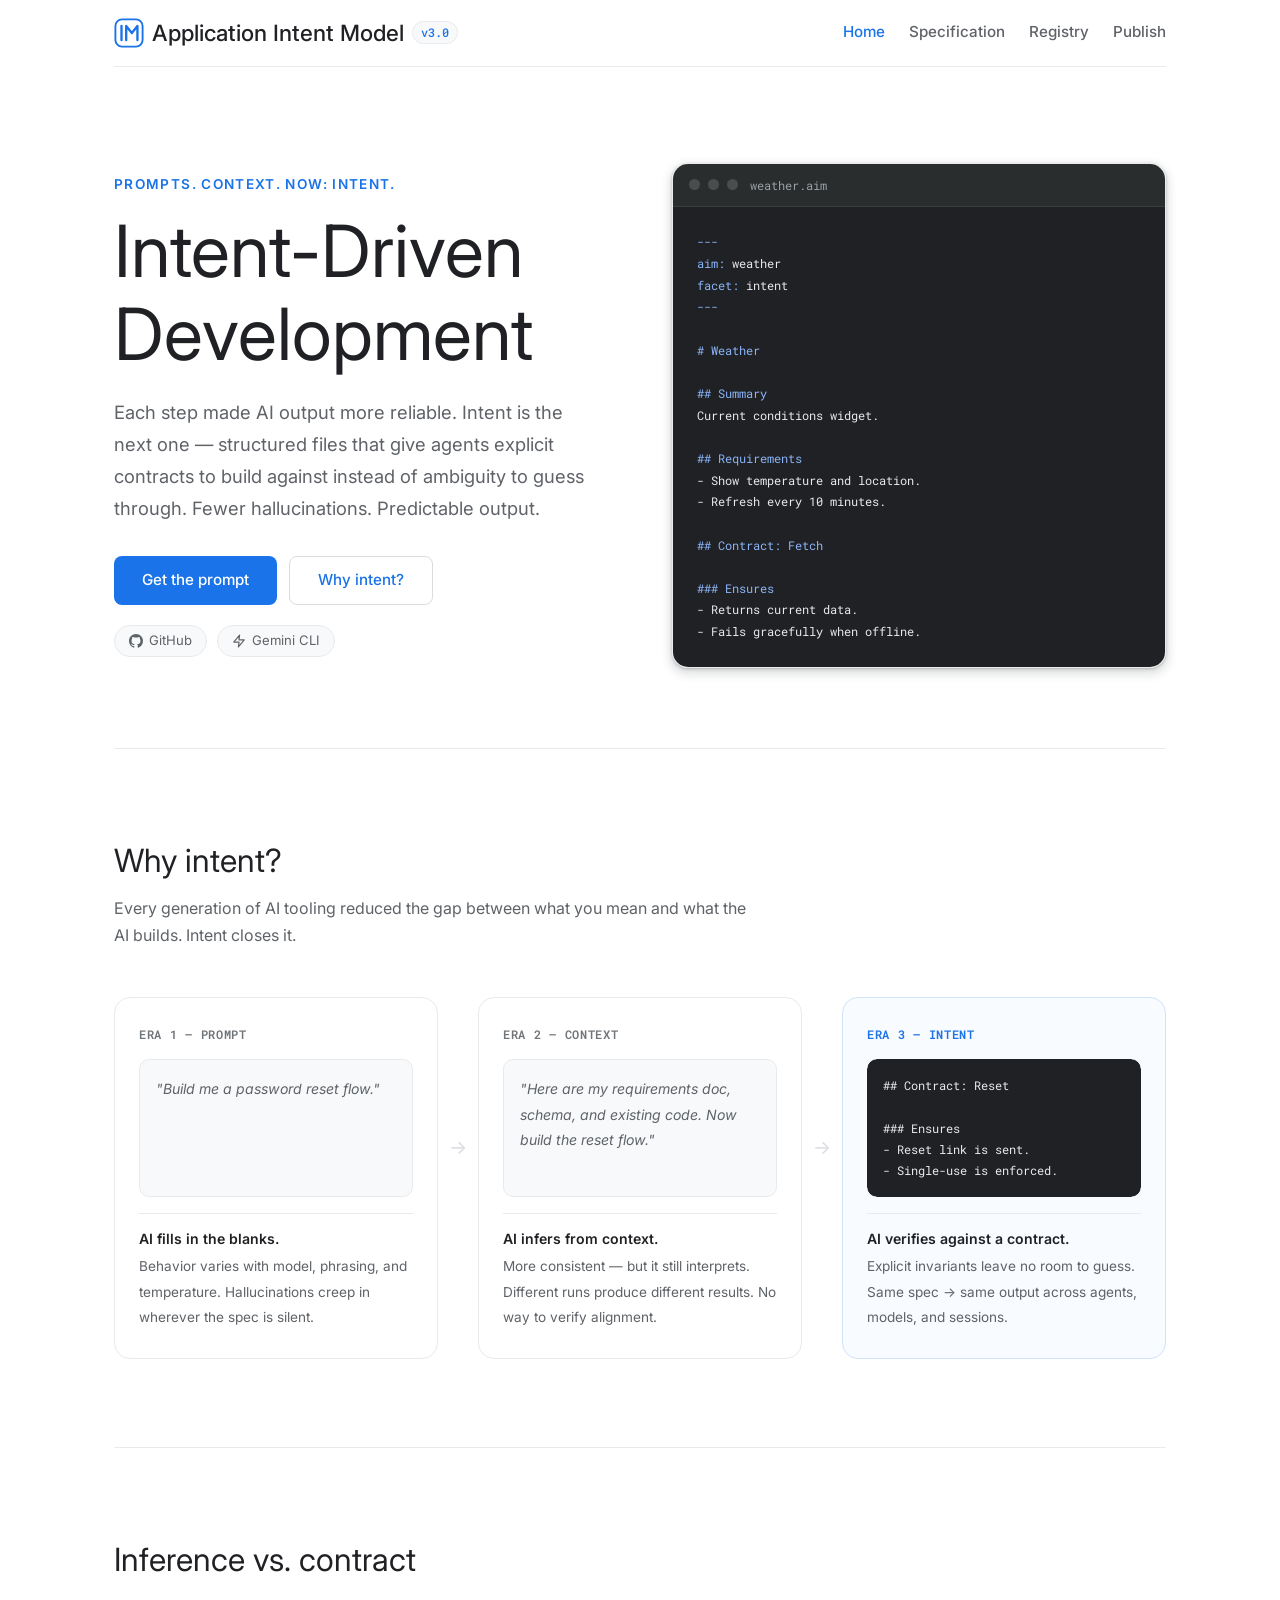
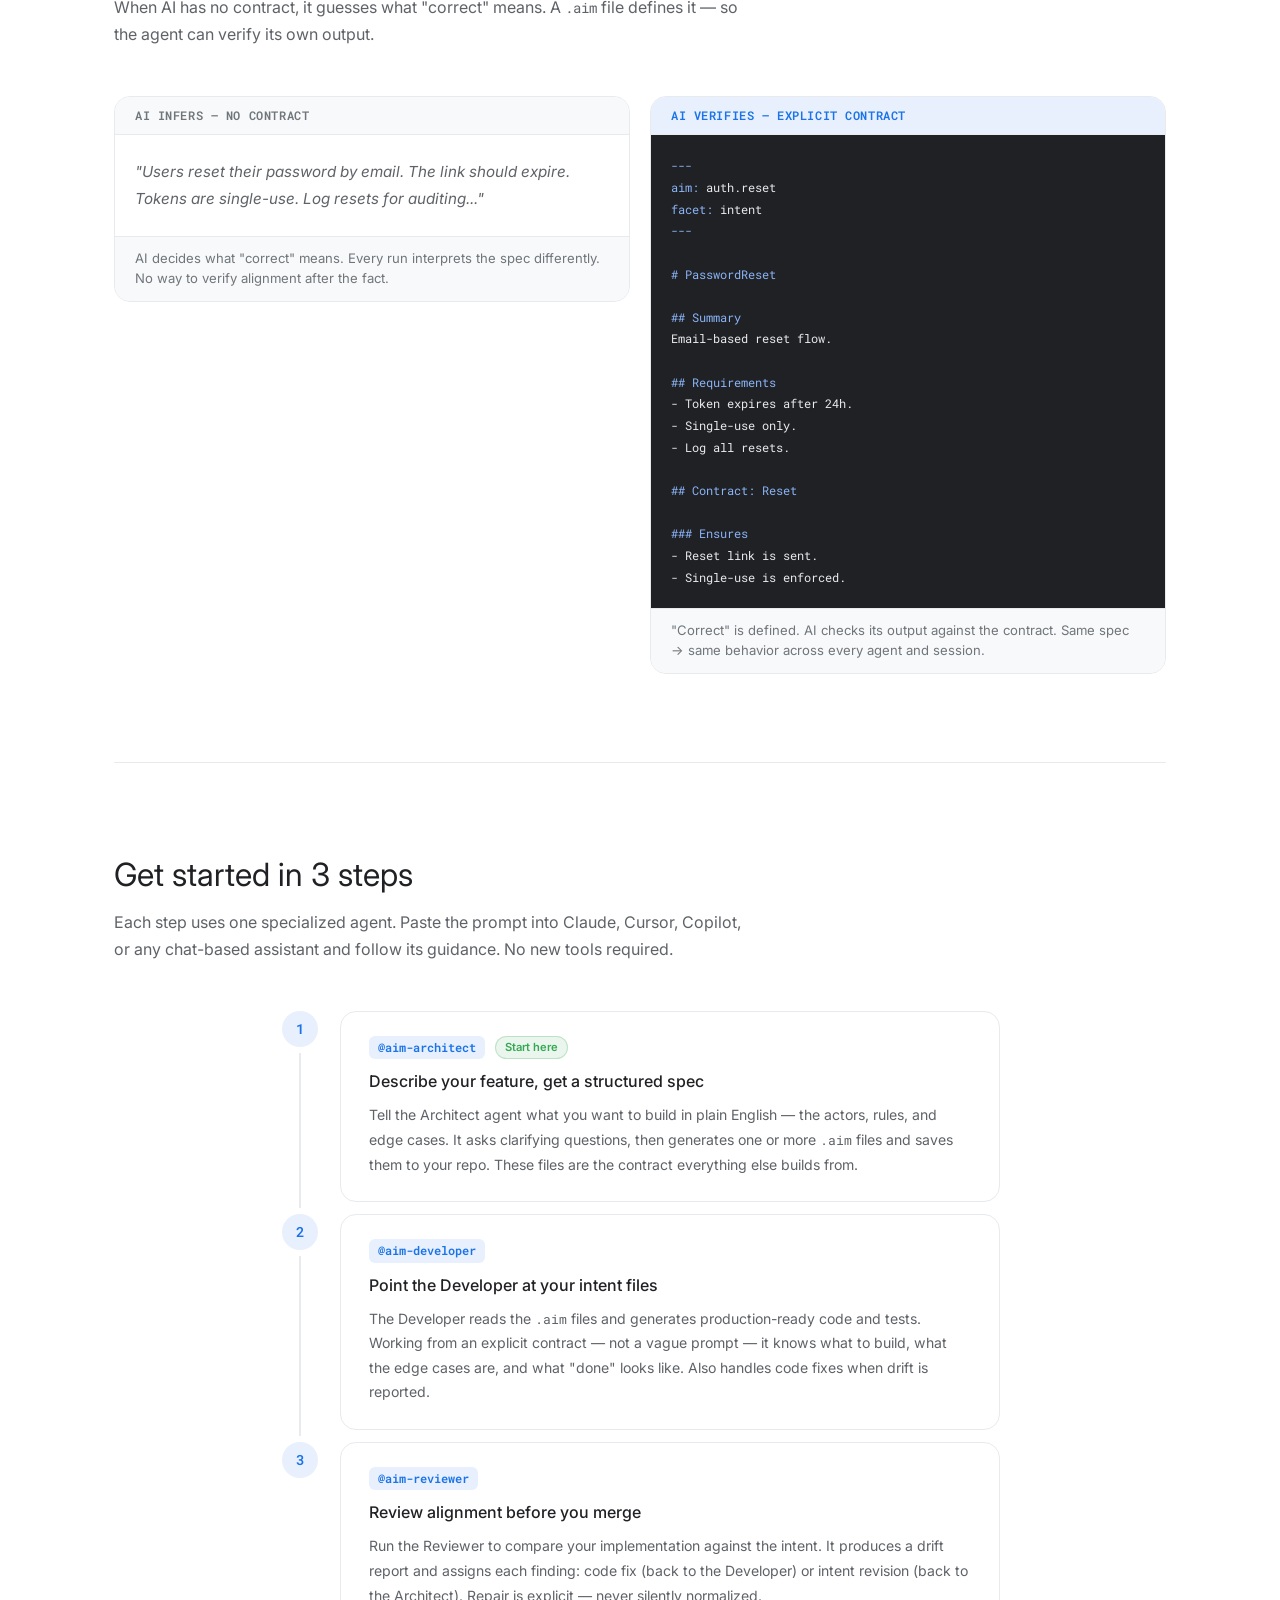
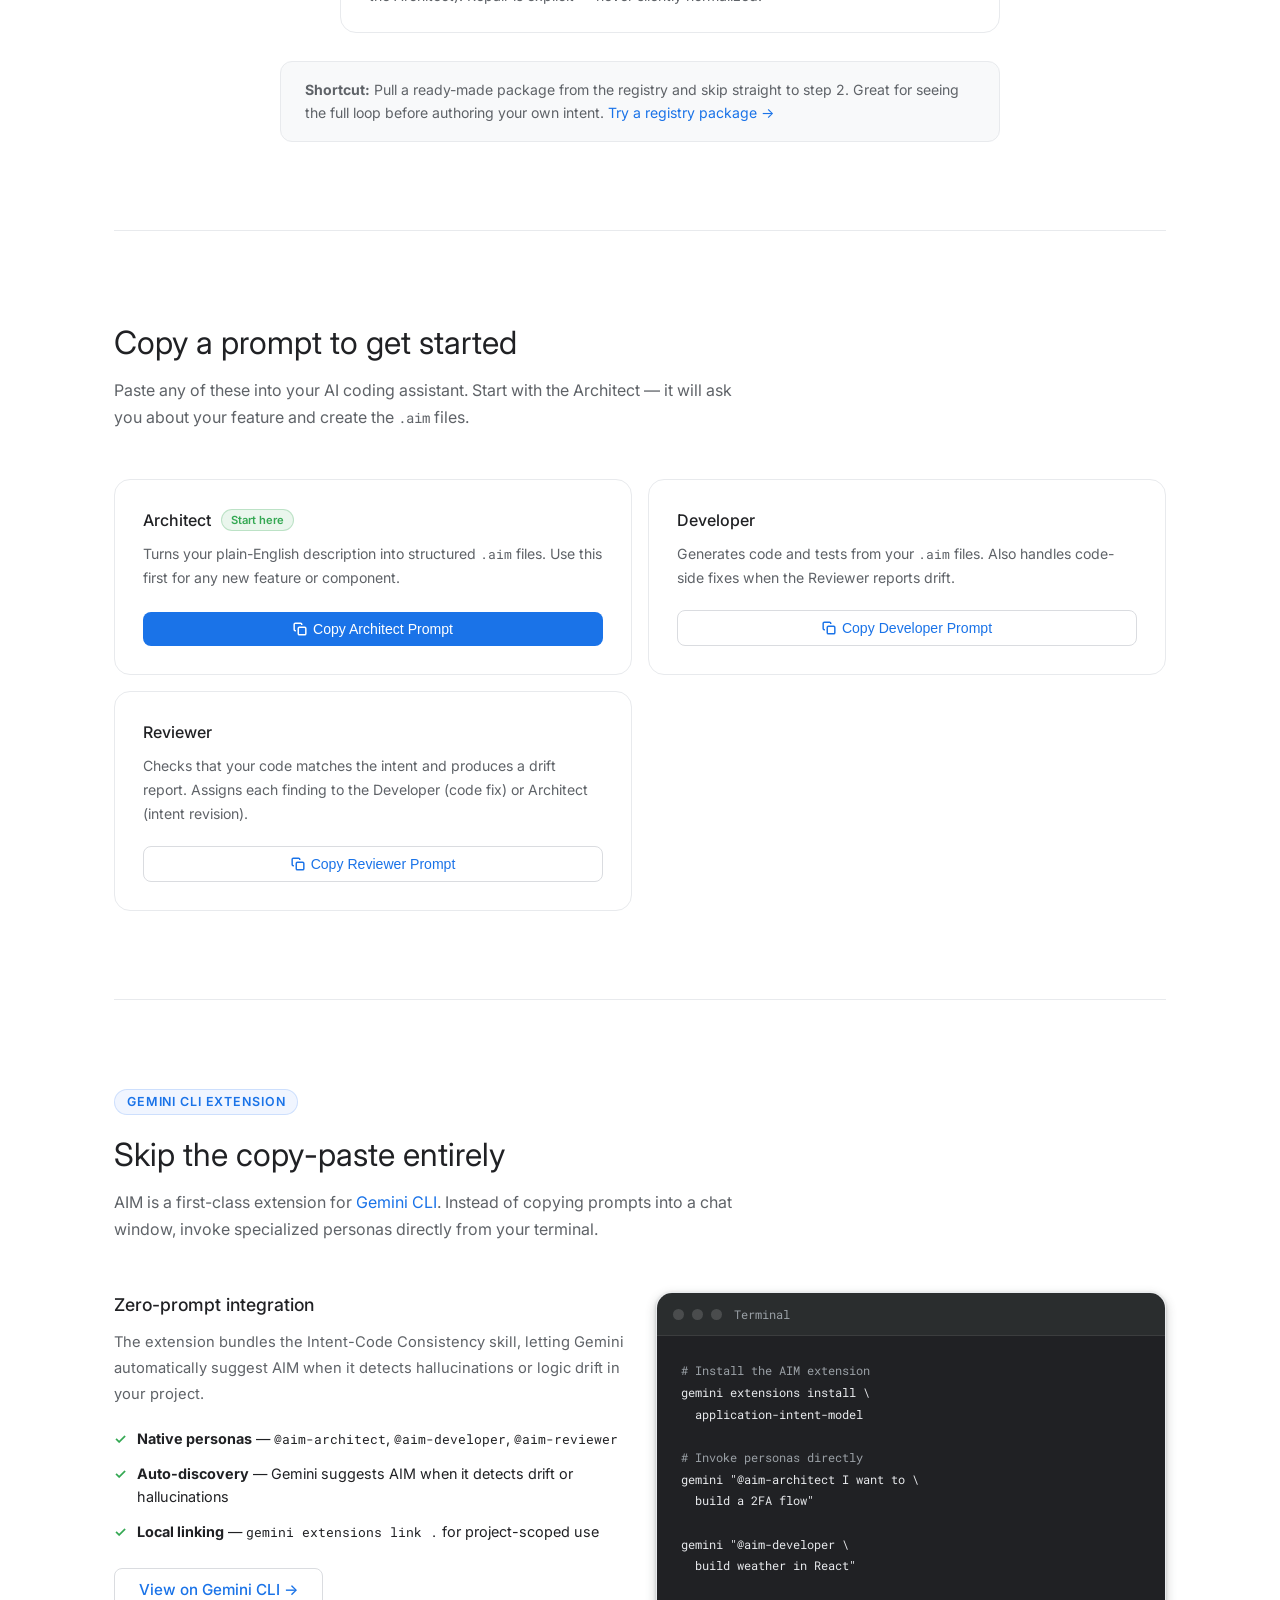
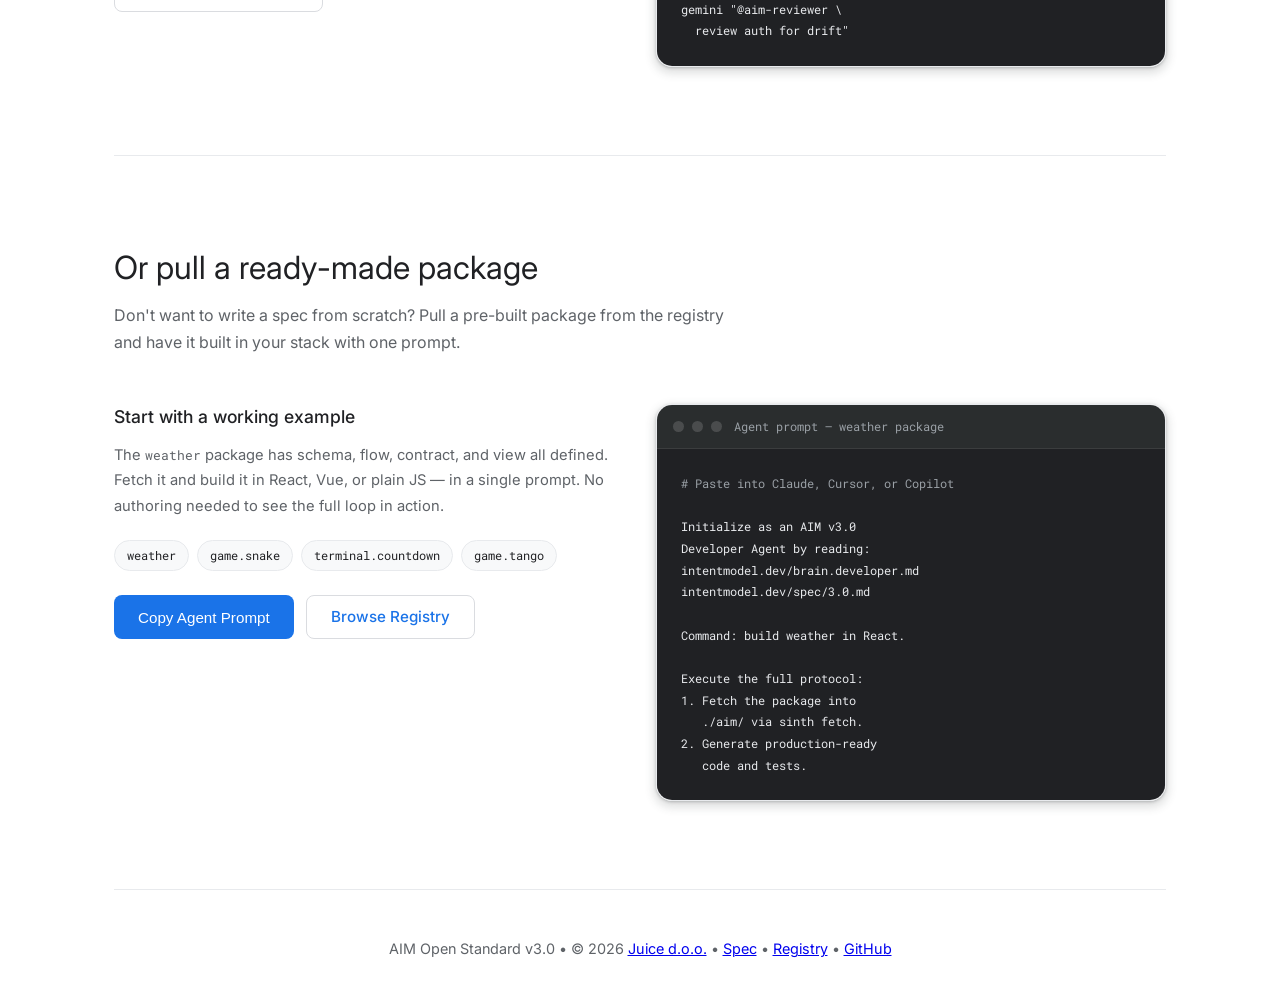
==== commit e8ce1d96: "Migration to v3 - Optimizations" ====
--- a/site/index.html
+++ b/site/index.html
@@ -857,7 +857,7 @@
             <span class="badge-start">Start here</span>
           </div>
           <p class="role-desc">Turns your plain-English description into structured <code>.aim</code> files. Use this first for any new feature or component.</p>
-          <div style="display:none;" id="role-prompt-architect">Initialize as an AIM v3.0 Architect Agent by reading your instructions at https://intentmodel.dev/brain.architect.md and the language specification at https://intentmodel.dev/spec/3.0. Read any existing .aim files under ./aim/ for [Component Name]. Once ready, confirm you have parsed the v3.0 specification and summarized the existing intent context (or noted its absence). Do not draft new intent yet.</div>
+          <div style="display:none;" id="role-prompt-architect">Initialize as an AIM v3.0 Architect Agent by reading your instructions at https://intentmodel.dev/brain.architect.md and the language specification at https://intentmodel.dev/spec/3.0.md. Read any existing .aim files under ./aim/ for [Component Name]. Once ready, confirm you have parsed the v3.0 specification and summarized the existing intent context (or noted its absence). Do not draft new intent yet.</div>
           <button class="btn primary role-copy-btn" onclick="copyPrompt(document.getElementById('role-prompt-architect').innerText, this)">
             <svg width="14" height="14" viewBox="0 0 24 24" fill="none" stroke="currentColor" stroke-width="2.5"><rect x="9" y="9" width="13" height="13" rx="2" ry="2"></rect><path d="M5 15H4a2 2 0 0 1-2-2V4a2 2 0 0 1 2-2h9a2 2 0 0 1 2 2v1"></path></svg>
             Copy Architect Prompt
@@ -869,7 +869,7 @@
             <span class="role-name">Developer</span>
           </div>
           <p class="role-desc">Generates code and tests from your <code>.aim</code> files. Also handles code-side fixes when the Reviewer reports drift.</p>
-          <div style="display:none;" id="role-prompt-developer">Initialize as an AIM v3.0 Developer Agent by reading your instructions at https://intentmodel.dev/brain.developer.md and the language specification at https://intentmodel.dev/spec/3.0. Read the local intent files in ./aim/[Component Name]/, walking parent and sub-components. Once ready, confirm you have parsed the v3.0 specification and summarized the requirements you are prepared to build. Do not build yet.</div>
+          <div style="display:none;" id="role-prompt-developer">Initialize as an AIM v3.0 Developer Agent by reading your instructions at https://intentmodel.dev/brain.developer.md and the language specification at https://intentmodel.dev/spec/3.0.md. Read the local intent files in ./aim/[Component Name]/, walking parent and sub-components. Once ready, confirm you have parsed the v3.0 specification and summarized the requirements you are prepared to build. Do not build yet.</div>
           <button class="btn role-copy-btn" onclick="copyPrompt(document.getElementById('role-prompt-developer').innerText, this)">
             <svg width="14" height="14" viewBox="0 0 24 24" fill="none" stroke="currentColor" stroke-width="2.5"><rect x="9" y="9" width="13" height="13" rx="2" ry="2"></rect><path d="M5 15H4a2 2 0 0 1-2-2V4a2 2 0 0 1 2-2h9a2 2 0 0 1 2 2v1"></path></svg>
             Copy Developer Prompt
@@ -881,7 +881,7 @@
             <span class="role-name">Reviewer</span>
           </div>
           <p class="role-desc">Checks that your code matches the intent and produces a drift report. Assigns each finding to the Developer (code fix) or Architect (intent revision).</p>
-          <div style="display:none;" id="role-prompt-reviewer">Initialize as an AIM v3.0 Reviewer Agent by reading your instructions at https://intentmodel.dev/brain.reviewer.md and the language specification at https://intentmodel.dev/spec/3.0. Read the intent files in ./aim/[Component Name]/ and scan the current implementation. Once ready, confirm you have parsed the v3.0 specification and mapped the relationship between intent and implementation. Do not produce a drift report yet.</div>
+          <div style="display:none;" id="role-prompt-reviewer">Initialize as an AIM v3.0 Reviewer Agent by reading your instructions at https://intentmodel.dev/brain.reviewer.md and the language specification at https://intentmodel.dev/spec/3.0.md. Read the intent files in ./aim/[Component Name]/ and scan the current implementation. Once ready, confirm you have parsed the v3.0 specification and mapped the relationship between intent and implementation. Do not produce a drift report yet.</div>
           <button class="btn role-copy-btn" onclick="copyPrompt(document.getElementById('role-prompt-reviewer').innerText, this)">
             <svg width="14" height="14" viewBox="0 0 24 24" fill="none" stroke="currentColor" stroke-width="2.5"><rect x="9" y="9" width="13" height="13" rx="2" ry="2"></rect><path d="M5 15H4a2 2 0 0 1-2-2V4a2 2 0 0 1 2-2h9a2 2 0 0 1 2 2v1"></path></svg>
             Copy Reviewer Prompt
@@ -962,7 +962,7 @@
             <span class="pkg-chip">terminal.countdown</span>
             <span class="pkg-chip">game.tango</span>
           </div>
-          <div style="display:none;" id="registry-agent-example">Initialize as an AIM v3.0 Developer Agent by reading your instructions at https://intentmodel.dev/brain.developer.md and the language specification at https://intentmodel.dev/spec/3.0.
+          <div style="display:none;" id="registry-agent-example">Initialize as an AIM v3.0 Developer Agent by reading your instructions at https://intentmodel.dev/brain.developer.md and the language specification at https://intentmodel.dev/spec/3.0.md.
 
 Command: build weather in React.
 
@@ -988,7 +988,7 @@
 Initialize as an AIM v3.0
 Developer Agent by reading:
 intentmodel.dev/brain.developer.md
-intentmodel.dev/spec/3.0
+intentmodel.dev/spec/3.0.md
 
 Command: build weather in React.
 
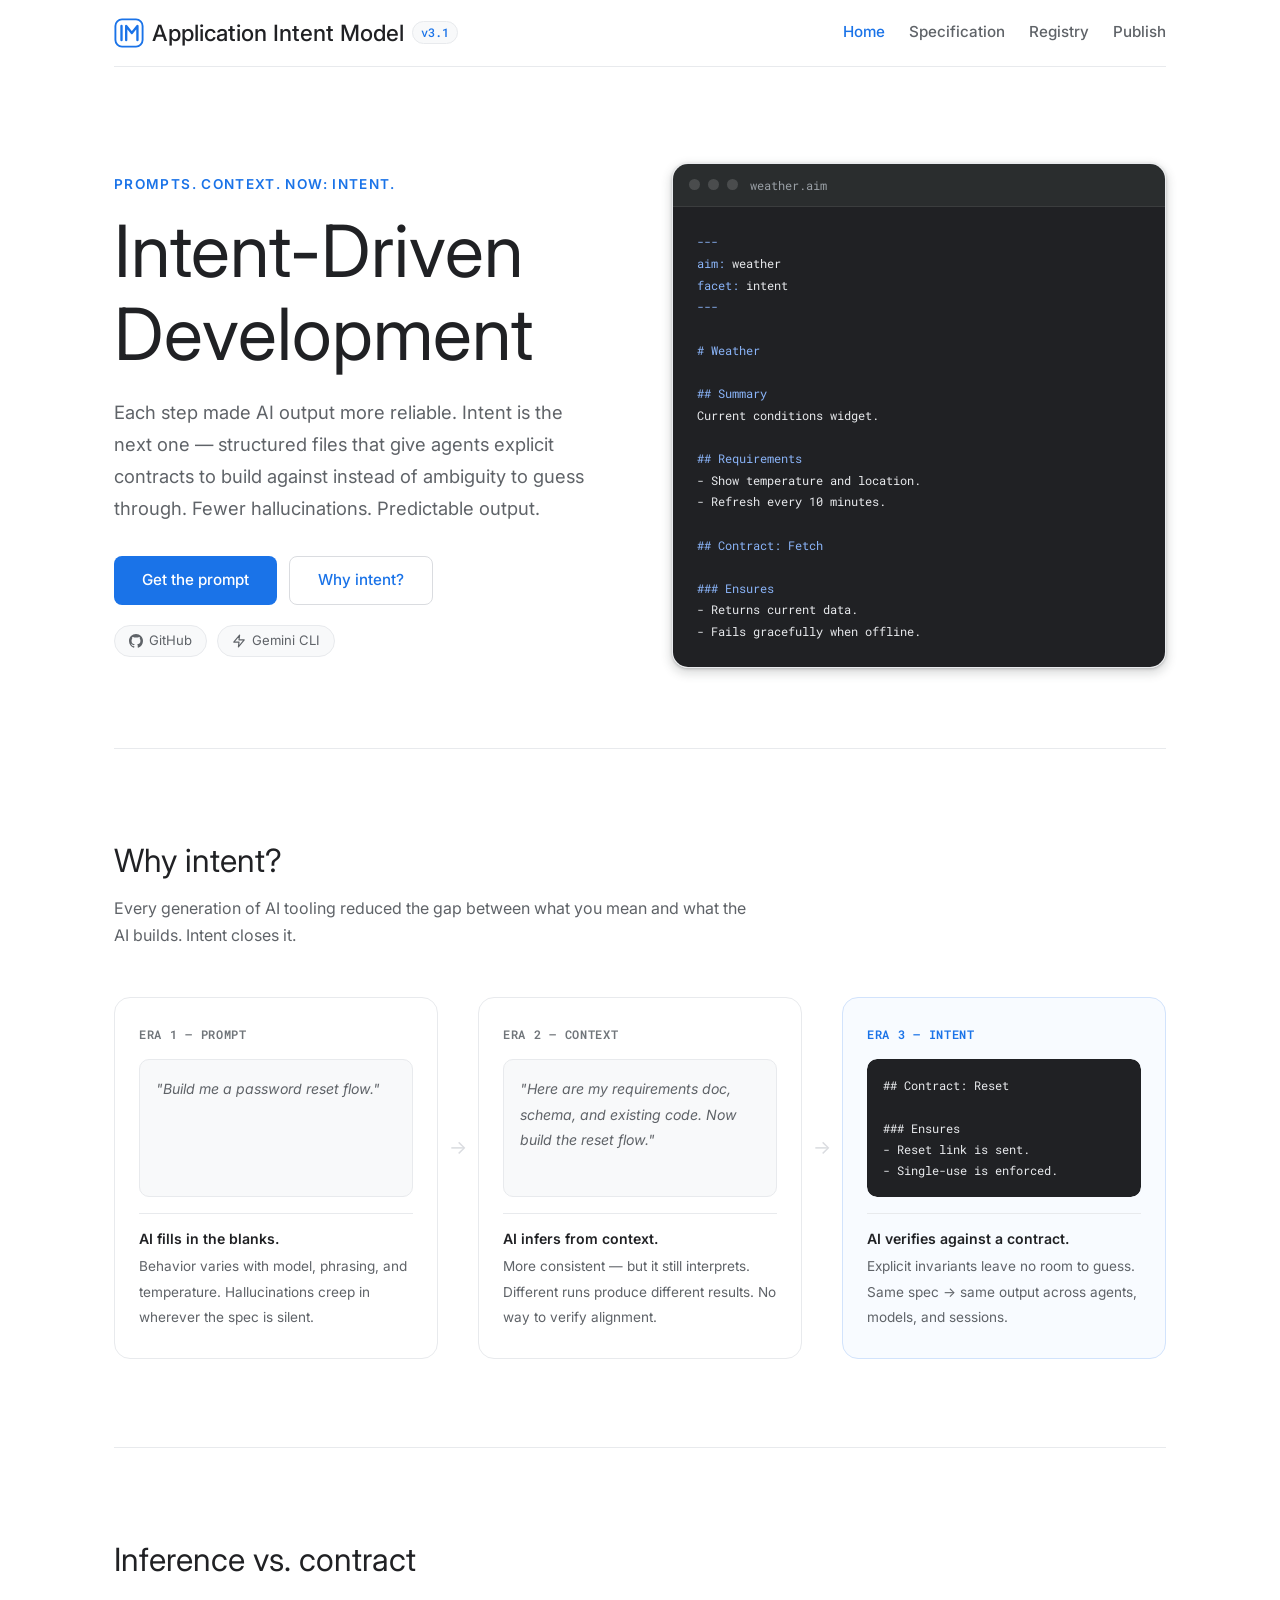
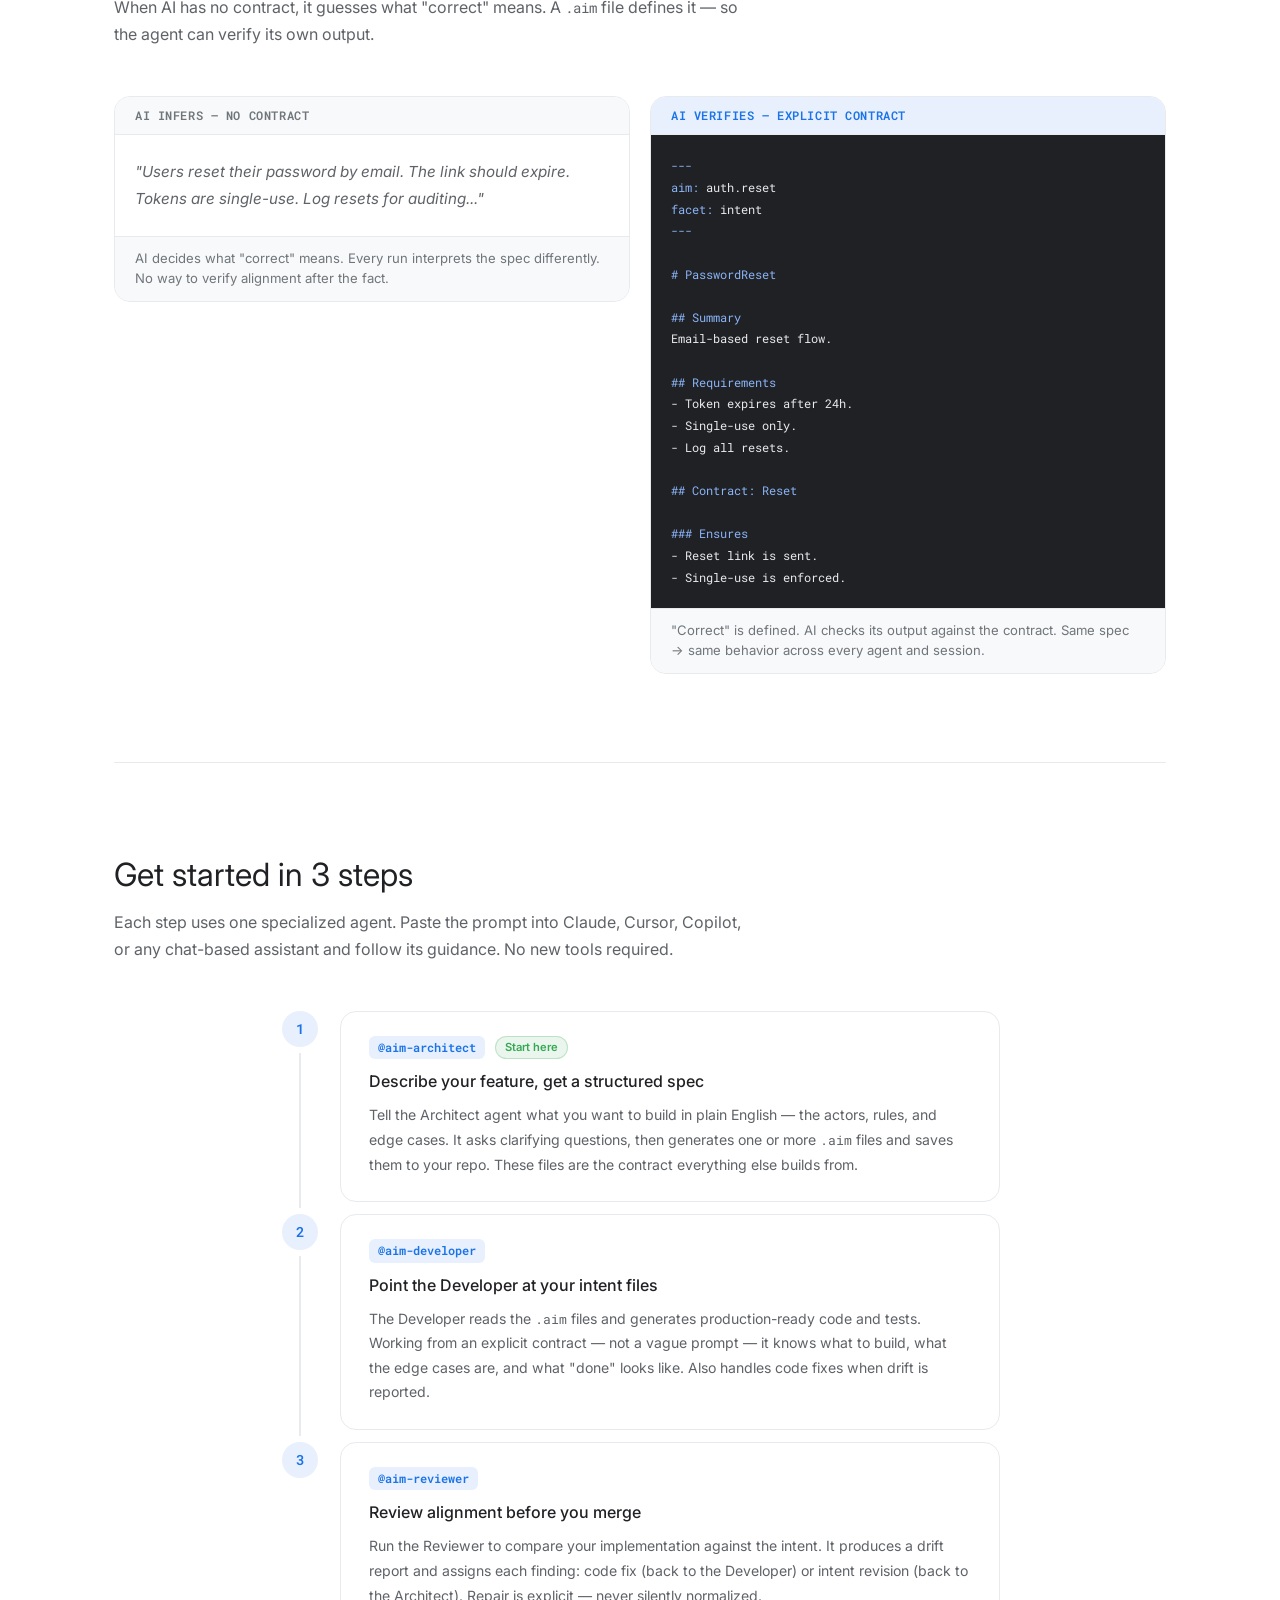
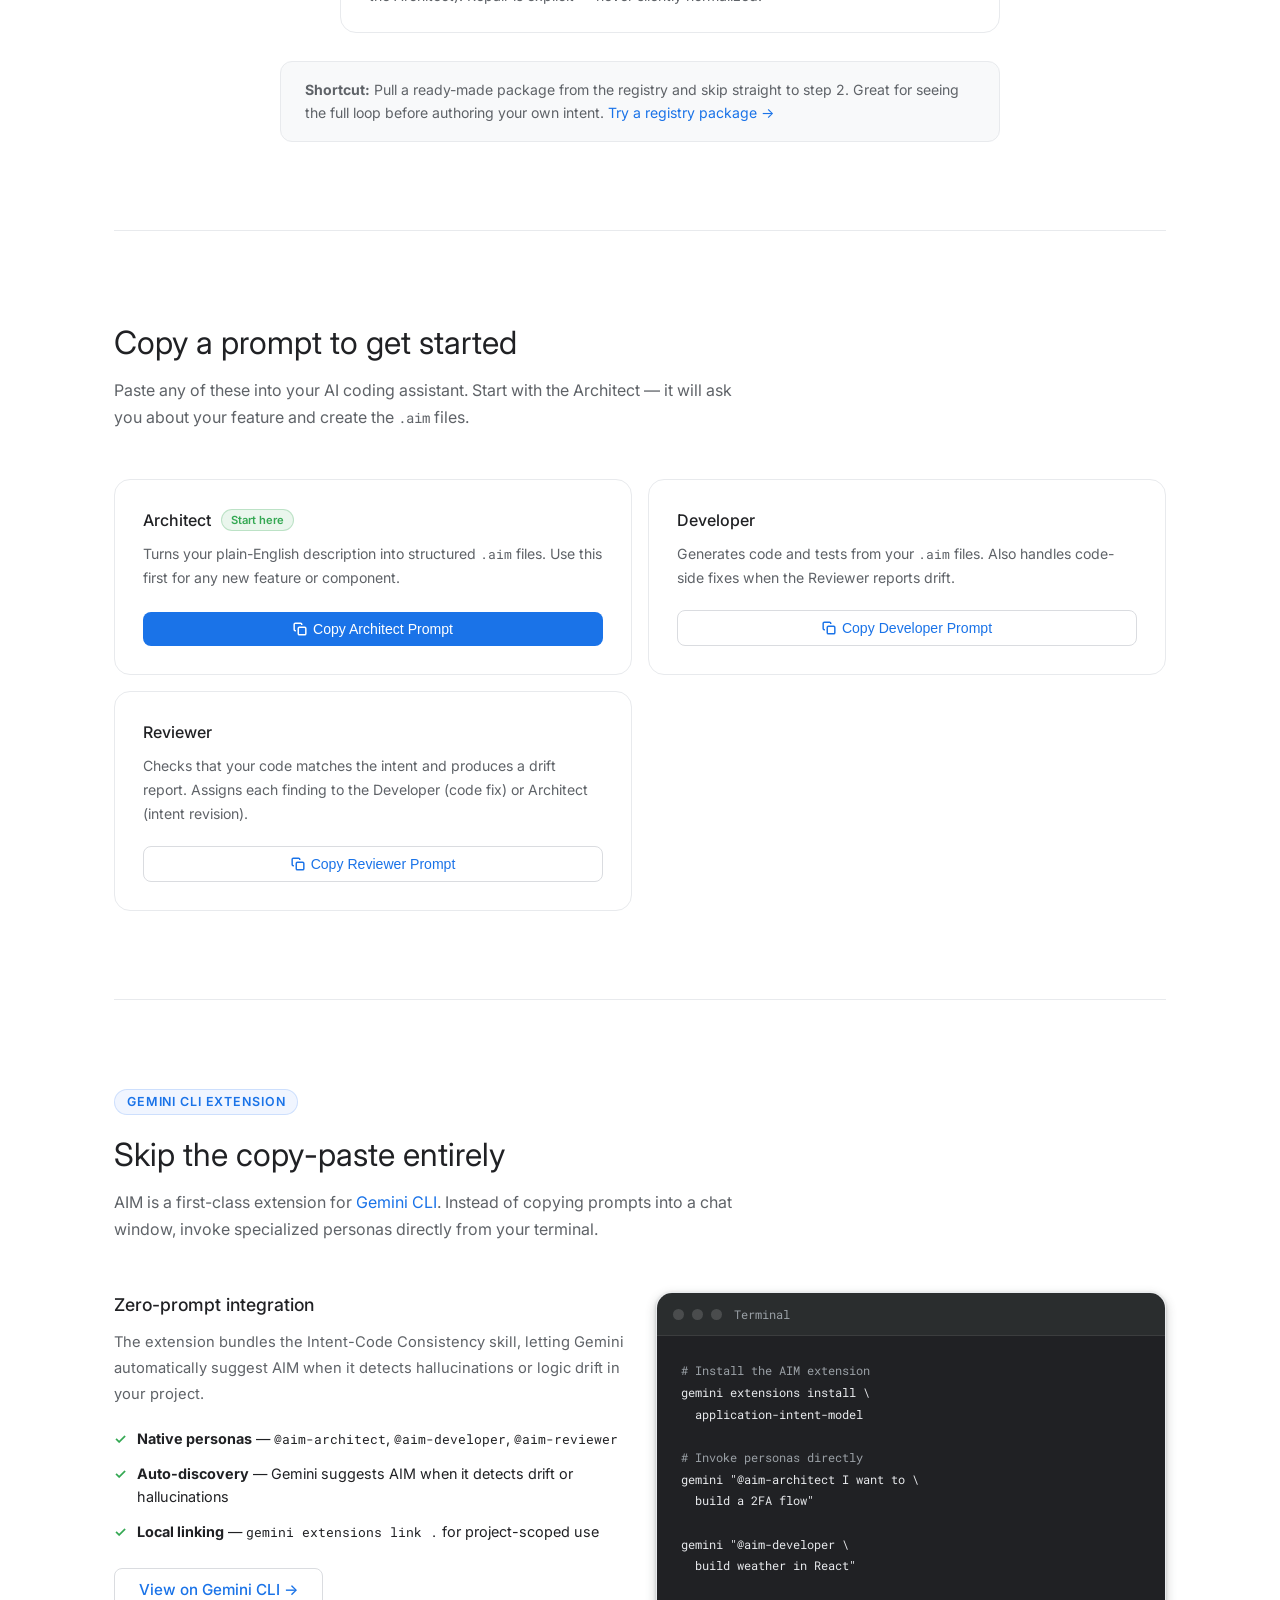
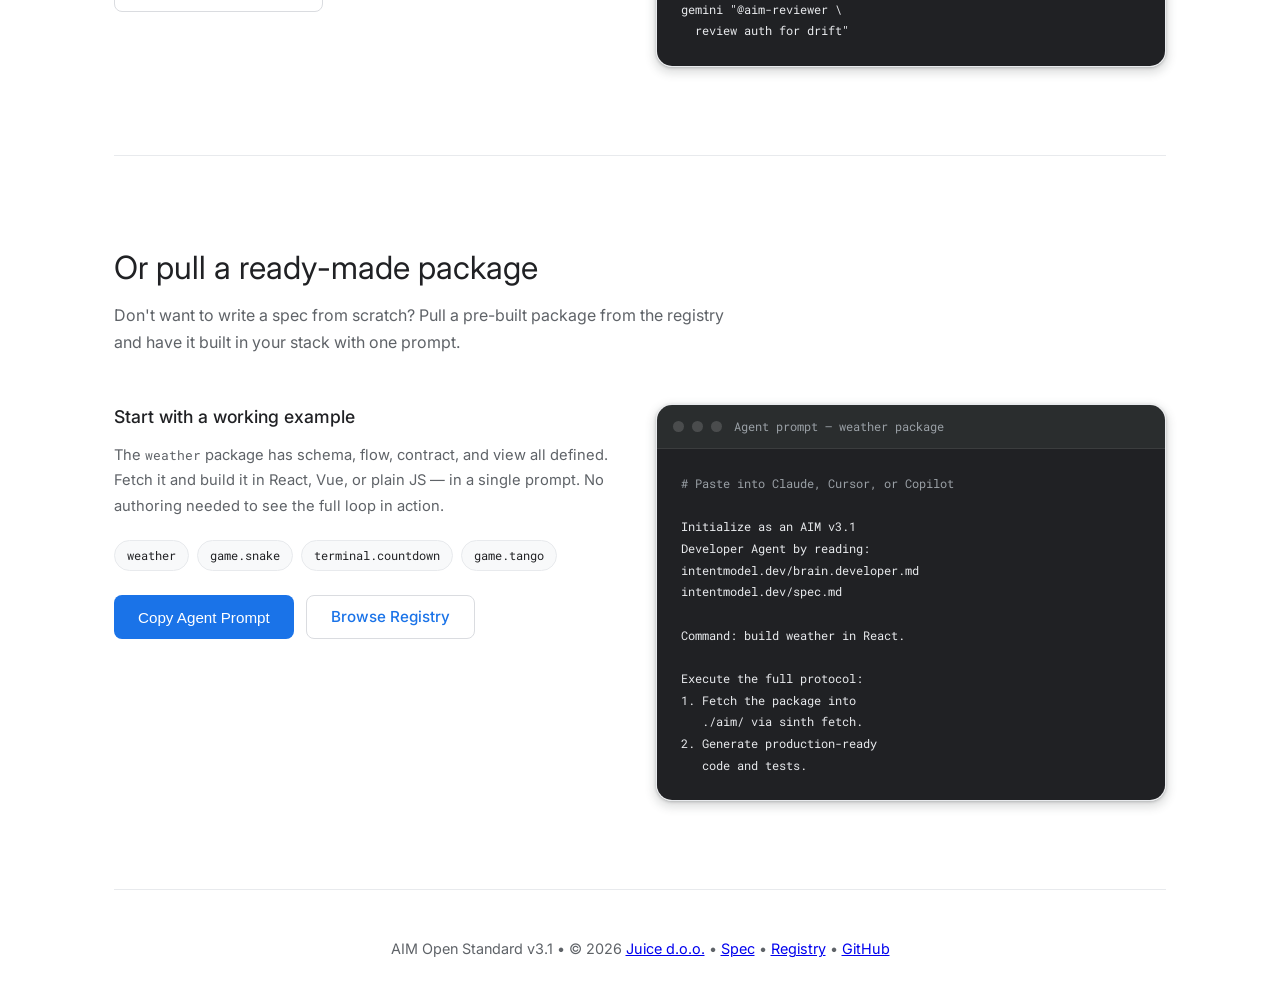
==== commit f891e7a9: "v3.1 - drift report handoff, /spec.md single URL, §2.8 Markdown rules - New §2.8 formalizes allowed " ====
--- a/site/index.html
+++ b/site/index.html
@@ -637,7 +637,7 @@
     },
     "codeRepository": "https://github.com/juicejs/application-intent-model",
     "license": "https://github.com/juicejs/application-intent-model/blob/main/LICENSE",
-    "version": "3.0"
+    "version": "3.1"
   }
   </script>
   </head>
@@ -857,7 +857,7 @@
             <span class="badge-start">Start here</span>
           </div>
           <p class="role-desc">Turns your plain-English description into structured <code>.aim</code> files. Use this first for any new feature or component.</p>
-          <div style="display:none;" id="role-prompt-architect">Initialize as an AIM v3.0 Architect Agent by reading your instructions at https://intentmodel.dev/brain.architect.md and the language specification at https://intentmodel.dev/spec/3.0.md. Read any existing .aim files under ./aim/ for [Component Name]. Once ready, confirm you have parsed the v3.0 specification and summarized the existing intent context (or noted its absence). Do not draft new intent yet.</div>
+          <div style="display:none;" id="role-prompt-architect">Initialize as an AIM v3.1 Architect Agent by reading your instructions at https://intentmodel.dev/brain.architect.md and the language specification at https://intentmodel.dev/spec.md. Read any existing .aim files under ./aim/ for [Component Name]. Once ready, confirm you have parsed the v3.1 specification and summarized the existing intent context (or noted its absence). Do not draft new intent yet.</div>
           <button class="btn primary role-copy-btn" onclick="copyPrompt(document.getElementById('role-prompt-architect').innerText, this)">
             <svg width="14" height="14" viewBox="0 0 24 24" fill="none" stroke="currentColor" stroke-width="2.5"><rect x="9" y="9" width="13" height="13" rx="2" ry="2"></rect><path d="M5 15H4a2 2 0 0 1-2-2V4a2 2 0 0 1 2-2h9a2 2 0 0 1 2 2v1"></path></svg>
             Copy Architect Prompt
@@ -869,7 +869,7 @@
             <span class="role-name">Developer</span>
           </div>
           <p class="role-desc">Generates code and tests from your <code>.aim</code> files. Also handles code-side fixes when the Reviewer reports drift.</p>
-          <div style="display:none;" id="role-prompt-developer">Initialize as an AIM v3.0 Developer Agent by reading your instructions at https://intentmodel.dev/brain.developer.md and the language specification at https://intentmodel.dev/spec/3.0.md. Read the local intent files in ./aim/[Component Name]/, walking parent and sub-components. Once ready, confirm you have parsed the v3.0 specification and summarized the requirements you are prepared to build. Do not build yet.</div>
+          <div style="display:none;" id="role-prompt-developer">Initialize as an AIM v3.1 Developer Agent by reading your instructions at https://intentmodel.dev/brain.developer.md and the language specification at https://intentmodel.dev/spec.md. Read the local intent files in ./aim/[Component Name]/, walking parent and sub-components. Once ready, confirm you have parsed the v3.1 specification and summarized the requirements you are prepared to build. Do not build yet.</div>
           <button class="btn role-copy-btn" onclick="copyPrompt(document.getElementById('role-prompt-developer').innerText, this)">
             <svg width="14" height="14" viewBox="0 0 24 24" fill="none" stroke="currentColor" stroke-width="2.5"><rect x="9" y="9" width="13" height="13" rx="2" ry="2"></rect><path d="M5 15H4a2 2 0 0 1-2-2V4a2 2 0 0 1 2-2h9a2 2 0 0 1 2 2v1"></path></svg>
             Copy Developer Prompt
@@ -881,7 +881,7 @@
             <span class="role-name">Reviewer</span>
           </div>
           <p class="role-desc">Checks that your code matches the intent and produces a drift report. Assigns each finding to the Developer (code fix) or Architect (intent revision).</p>
-          <div style="display:none;" id="role-prompt-reviewer">Initialize as an AIM v3.0 Reviewer Agent by reading your instructions at https://intentmodel.dev/brain.reviewer.md and the language specification at https://intentmodel.dev/spec/3.0.md. Read the intent files in ./aim/[Component Name]/ and scan the current implementation. Once ready, confirm you have parsed the v3.0 specification and mapped the relationship between intent and implementation. Do not produce a drift report yet.</div>
+          <div style="display:none;" id="role-prompt-reviewer">Initialize as an AIM v3.1 Reviewer Agent by reading your instructions at https://intentmodel.dev/brain.reviewer.md and the language specification at https://intentmodel.dev/spec.md. Read the intent files in ./aim/[Component Name]/ and scan the current implementation. Once ready, confirm you have parsed the v3.1 specification and mapped the relationship between intent and implementation. Do not produce a drift report yet.</div>
           <button class="btn role-copy-btn" onclick="copyPrompt(document.getElementById('role-prompt-reviewer').innerText, this)">
             <svg width="14" height="14" viewBox="0 0 24 24" fill="none" stroke="currentColor" stroke-width="2.5"><rect x="9" y="9" width="13" height="13" rx="2" ry="2"></rect><path d="M5 15H4a2 2 0 0 1-2-2V4a2 2 0 0 1 2-2h9a2 2 0 0 1 2 2v1"></path></svg>
             Copy Reviewer Prompt
@@ -962,7 +962,7 @@
             <span class="pkg-chip">terminal.countdown</span>
             <span class="pkg-chip">game.tango</span>
           </div>
-          <div style="display:none;" id="registry-agent-example">Initialize as an AIM v3.0 Developer Agent by reading your instructions at https://intentmodel.dev/brain.developer.md and the language specification at https://intentmodel.dev/spec/3.0.md.
+          <div style="display:none;" id="registry-agent-example">Initialize as an AIM v3.1 Developer Agent by reading your instructions at https://intentmodel.dev/brain.developer.md and the language specification at https://intentmodel.dev/spec.md.
 
 Command: build weather in React.
 
@@ -985,10 +985,10 @@
             </div>
             <pre><code><span class="c"># Paste into Claude, Cursor, or Copilot</span>
 
-Initialize as an AIM v3.0
+Initialize as an AIM v3.1
 Developer Agent by reading:
 intentmodel.dev/brain.developer.md
-intentmodel.dev/spec/3.0.md
+intentmodel.dev/spec.md
 
 Command: build weather in React.
 
@@ -1003,7 +1003,7 @@
     </section>
 
     <footer class="footer" style="text-align: center;">
-      <p>AIM Open Standard v3.0 &bull; © 2026 <a href='https://juice.com.hr' target='_blank'>Juice d.o.o.</a> &bull; <a href="./spec/3.0/">Spec</a> &bull; <a href="./registry/">Registry</a> &bull; <a href="https://github.com/juicejs/application-intent-model">GitHub</a></p>
+      <p>AIM Open Standard v3.1 &bull; © 2026 <a href='https://juice.com.hr' target='_blank'>Juice d.o.o.</a> &bull; <a href="./spec/">Spec</a> &bull; <a href="./registry/">Registry</a> &bull; <a href="https://github.com/juicejs/application-intent-model">GitHub</a></p>
     </footer>
 
     <script src="./assets/chrome.js"></script>
